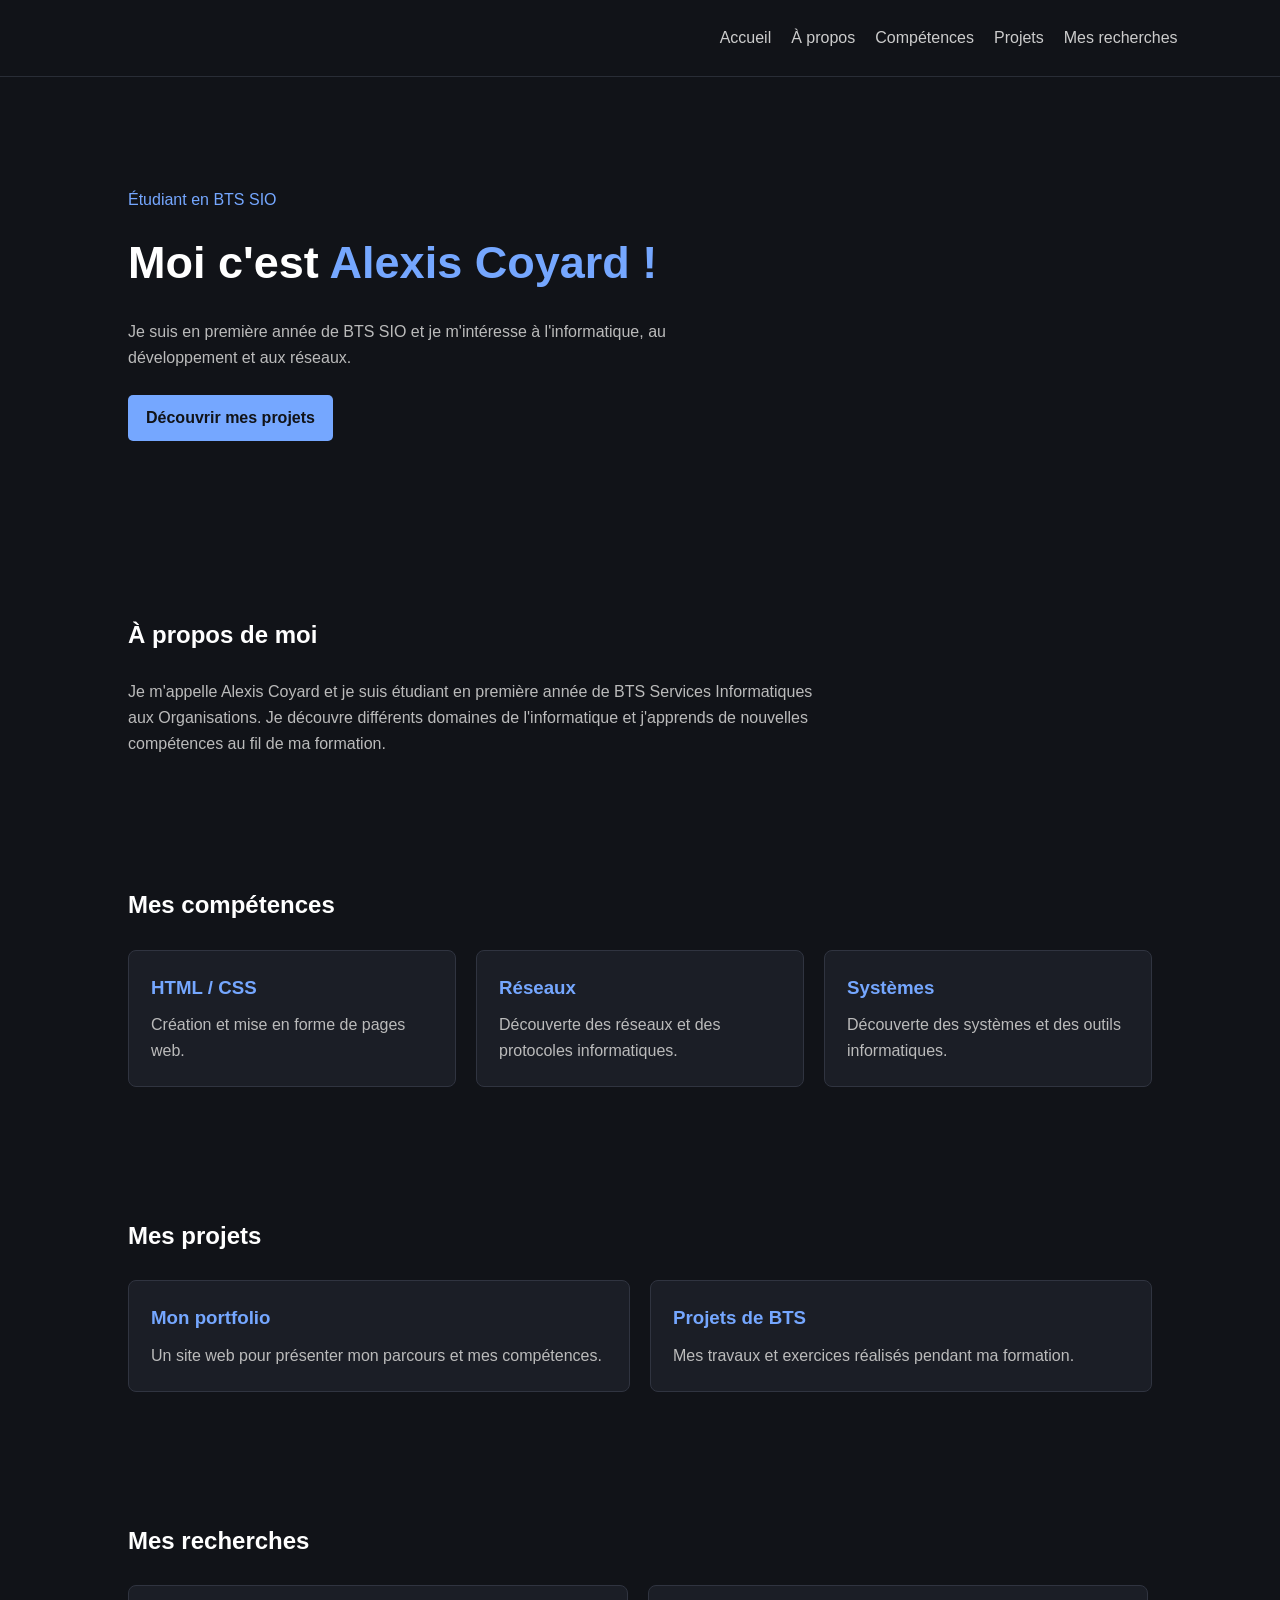
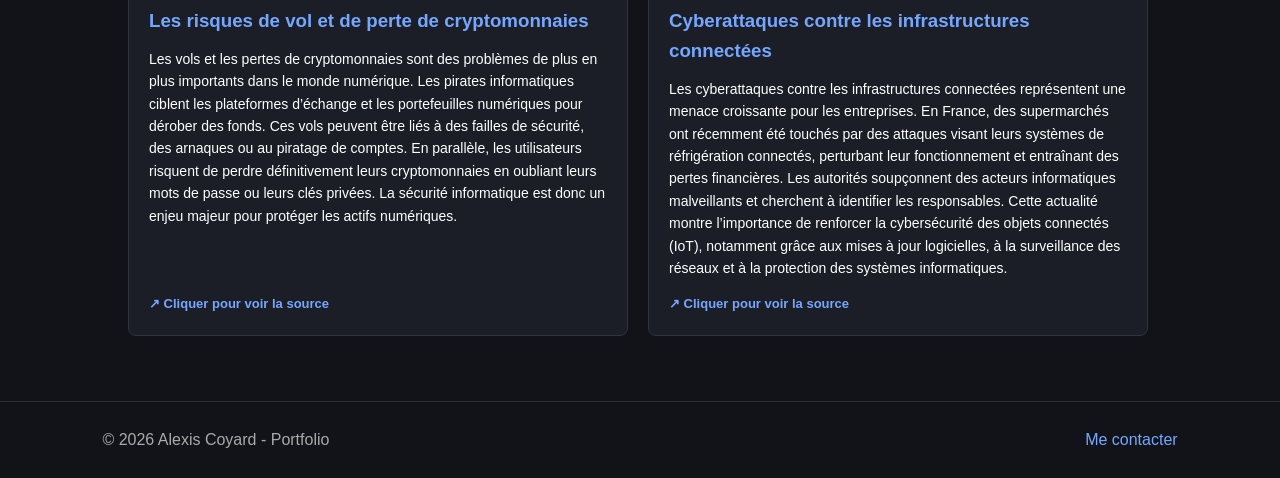
==== index.html @ 10799c9b "Add files via upload" ====
<!DOCTYPE html>
<html lang="fr">
<head>
    <meta charset="UTF-8">
    <meta name="viewport" content="width=device-width, initial-scale=1.0">
    <title>Alexis Coyard - Portfolio</title>
    <link rel="stylesheet" href="style.css">
</head>
<body>

    <header>
        <nav>
            <a href="#accueil">Accueil</a>
            <a href="#apropos">À propos</a>
            <a href="#competences">Compétences</a>
            <a href="#projets">Projets</a>
            <a href="#recherches">Mes recherches</a>
        </nav>
    </header>

    <section id="accueil" class="accueil">
        <p class="sous-titre">Étudiant en BTS SIO</p>
        <h1>Moi c'est <span>Alexis Coyard !</span></h1>
        <p>
            Je suis en première année de BTS SIO et je m'intéresse
            à l'informatique, au développement et aux réseaux.
        </p>
        <a href="#projets" class="bouton">Découvrir mes projets</a>
    </section>

    <section id="apropos">
        <h2>À propos de moi</h2>
        <p>
            Je m'appelle Alexis Coyard et je suis étudiant en première
            année de BTS Services Informatiques aux Organisations.
            Je découvre différents domaines de l'informatique et
            j'apprends de nouvelles compétences au fil de ma formation.
        </p>
    </section>

    <section id="competences">
        <h2>Mes compétences</h2>

        <div class="cartes">
            <div class="carte">
                <h3>HTML / CSS</h3>
                <p>Création et mise en forme de pages web.</p>
            </div>

            <div class="carte">
                <h3>Réseaux</h3>
                <p>Découverte des réseaux et des protocoles informatiques.</p>
            </div>

            <div class="carte">
                <h3>Systèmes</h3>
                <p>Découverte des systèmes et des outils informatiques.</p>
            </div>
        </div>
    </section>

    <section id="projets">
        <h2>Mes projets</h2>

        <div class="cartes">
            <div class="carte">
                <h3>Mon portfolio</h3>
                <p>Un site web pour présenter mon parcours et mes compétences.</p>
            </div>

            <div class="carte">
                <h3>Projets de BTS</h3>
                <p>Mes travaux et exercices réalisés pendant ma formation.</p>
            </div>
        </div>
    </section>

    <section id="recherches">
        <h2>Mes recherches</h2>

        <div class="cartes-recherches">

            <a href="https://www.01net.com/actualites/binance-ferme-comptes-francais-retirez-cryptos-eviter-frais.html"
               target="_blank"
               rel="noopener noreferrer"
               class="recherche">

                <h3>Les risques de vol et de perte de cryptomonnaies</h3>

                <p>
                    Les vols et les pertes de cryptomonnaies sont des problèmes
                    de plus en plus importants dans le monde numérique. Les pirates
                    informatiques ciblent les plateformes d’échange et les portefeuilles
                    numériques pour dérober des fonds. Ces vols peuvent être liés à des
                    failles de sécurité, des arnaques ou au piratage de comptes.
                    En parallèle, les utilisateurs risquent de perdre définitivement
                    leurs cryptomonnaies en oubliant leurs mots de passe ou leurs clés
                    privées. La sécurité informatique est donc un enjeu majeur pour
                    protéger les actifs numériques.
                </p>
<p class="source">↗ Cliquer pour voir la source</p>
            </a>

            <a href="https://www.01net.com/actualites/cyberattaques-contre-supermarches-france-demasque-coupables.html"
               target="_blank"
               rel="noopener noreferrer"
               class="recherche">

                <h3>Cyberattaques contre les infrastructures connectées</h3>

                <p>
                    Les cyberattaques contre les infrastructures connectées représentent
                    une menace croissante pour les entreprises. En France, des supermarchés
                    ont récemment été touchés par des attaques visant leurs systèmes de
                    réfrigération connectés, perturbant leur fonctionnement et entraînant
                    des pertes financières. Les autorités soupçonnent des acteurs
                    informatiques malveillants et cherchent à identifier les responsables.
                    Cette actualité montre l’importance de renforcer la cybersécurité des
                    objets connectés (IoT), notamment grâce aux mises à jour logicielles,
                    à la surveillance des réseaux et à la protection des systèmes informatiques.
                </p>
<p class="source">↗ Cliquer pour voir la source</p>
            </a>

        </div>
    </section>

    <footer>
        <p>© 2026 Alexis Coyard - Portfolio</p>
        <a href="contact.html">Me contacter</a>
    </footer>

</body>
</html>
---- style.css ----
* {
    margin: 0;
    padding: 0;
    box-sizing: border-box;
    scroll-behavior: smooth;
}

body {
    font-family: Arial, sans-serif;
    background-color: #111318;
    color: white;
    line-height: 1.6;
}

header {
    display: flex;
    justify-content: flex-end;
    align-items: center;
    padding: 25px 8%;
    border-bottom: 1px solid #292d36;
}

header h2 span,
h1 span {
    color: #75a7ff;
}

nav {
    display: flex;
    flex-wrap: wrap;
    gap: 20px;
}

nav a {
    color: #ccc;
    text-decoration: none;
}

nav a:hover {
    color: #75a7ff;
}

section {
    padding: 65px 10%;
}

.accueil {
    padding-top: 110px;
    padding-bottom: 110px;
}

.sous-titre {
    color: #75a7ff;
    margin-bottom: 15px;
}

h1 {
    font-size: 45px;
    margin-bottom: 20px;
}

.accueil p:not(.sous-titre) {
    color: #bbb;
    max-width: 550px;
    margin-bottom: 25px;
}

.bouton {
    display: inline-block;
    background: #75a7ff;
    color: #111318;
    padding: 10px 18px;
    border-radius: 5px;
    text-decoration: none;
    font-weight: bold;
}

h2 {
    margin-bottom: 25px;
}

section > p {
    max-width: 700px;
    color: #bbb;
}

.cartes {
    display: flex;
    gap: 20px;
    flex-wrap: wrap;
}

.carte {
    background: #1b1e26;
    border: 1px solid #303440;
    padding: 22px;
    border-radius: 8px;
    flex: 1;
    min-width: 200px;
}

.carte h3 {
    margin-bottom: 10px;
    color: #75a7ff;
}

.carte p {
    color: #bbb;
}

/* Mes recherches */

.cartes-recherches {
    display: flex;
    flex-wrap: wrap;
    align-items: stretch;
    gap: 20px;
}

.recherche {
    display: flex;
    flex-direction: column;
    flex: 1 1 300px;
    min-width: 0;
    max-width: 500px;
    background-color: #1b1e26;
    border: 1px solid #303440;
    border-radius: 8px;
    padding: 20px;
    text-decoration: none;
    transition: 0.3s;
    overflow-wrap: anywhere;
}

.recherche h3 {
    color: #75a7ff;
    font-weight: bold;
    margin-bottom: 12px;
}

.recherche p {
    color: white;
    font-size: 14px;
}

/* Lien vers la source */

.recherche .source {
    color: #75a7ff;
    font-size: 13px;
    font-weight: bold;
    margin-top: auto;
    padding-top: 15px;
}

.recherche:hover {
    border-color: #75a7ff;
    transform: translateY(-3px);
}

/* Pied de page */

footer {
    padding: 25px 8%;
    border-top: 1px solid #292d36;
    display: flex;
    justify-content: space-between;
    align-items: center;
    gap: 15px;
    color: #aaa;
}

footer a {
    color: #75a7ff;
    text-decoration: none;
}

footer a:hover {
    text-decoration: underline;
}

/* Téléphones et petits écrans */

@media (max-width: 600px) {
    header {
        justify-content: center;
    }

    nav {
        justify-content: center;
        gap: 12px;
    }

    nav a {
        font-size: 14px;
    }

    section {
        padding: 45px 7%;
    }

    .accueil {
        padding-top: 75px;
        padding-bottom: 75px;
    }

    h1 {
        font-size: 34px;
    }

    .cartes-recherches {
        flex-direction: column;
    }

    .recherche {
        max-width: 100%;
        width: 100%;
        flex: 1 1 auto;
    }

    footer {
        flex-direction: column;
        text-align: center;
    }
}
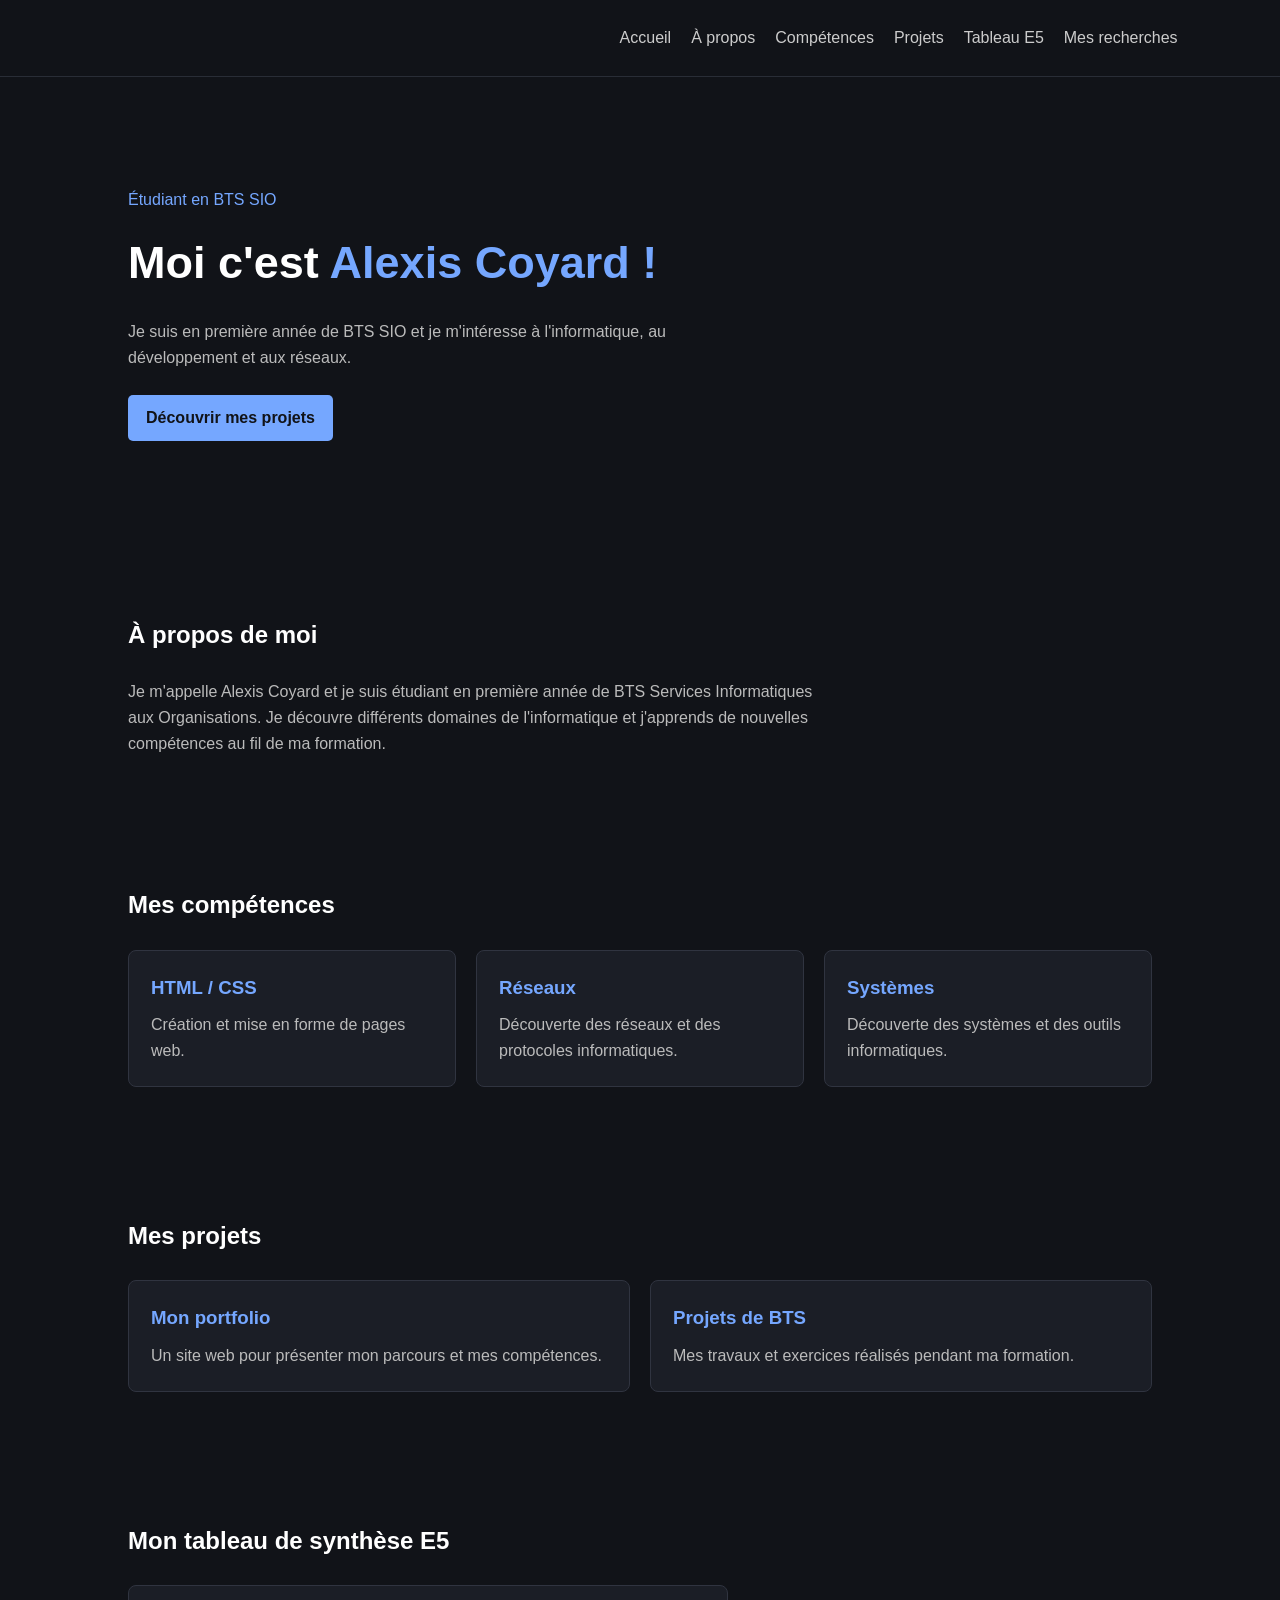
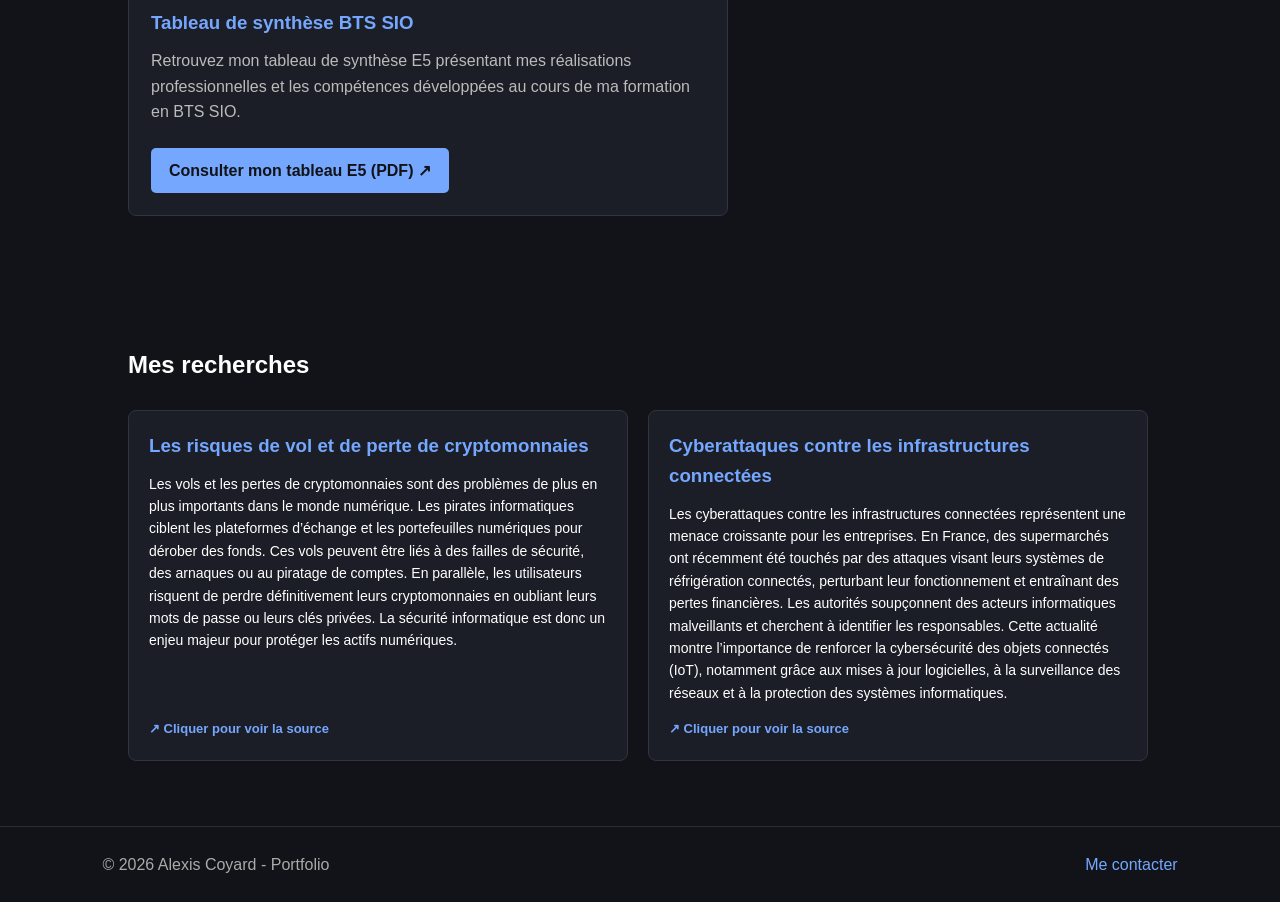
==== commit a795455c: "Add files via upload" ====
--- a/index.html
+++ b/index.html
@@ -15,6 +15,7 @@
             <a href="#apropos">À propos</a>
             <a href="#competences">Compétences</a>
             <a href="#projets">Projets</a>
+            <a href="#tableau-e5">Tableau E5</a>
             <a href="#recherches">Mes recherches</a>
         </nav>
     </header>
@@ -76,6 +77,30 @@
         </div>
     </section>
 
+    <!-- Tableau de synthèse E5 -->
+    <section id="tableau-e5">
+        <h2>Mon tableau de synthèse E5</h2>
+
+        <div class="cartes">
+            <div class="carte carte-e5">
+                <h3>Tableau de synthèse BTS SIO</h3>
+
+                <p>
+                    Retrouvez mon tableau de synthèse E5 présentant
+                    mes réalisations professionnelles et les compétences
+                    développées au cours de ma formation en BTS SIO.
+                </p>
+
+                <a href="tableau-synthese-e5.pdf.pdf"
+                   target="_blank"
+                   rel="noopener noreferrer"
+                   class="bouton bouton-pdf">
+                    Consulter mon tableau E5 (PDF) ↗
+                </a>
+            </div>
+        </div>
+    </section>
+
     <section id="recherches">
         <h2>Mes recherches</h2>
 
@@ -99,7 +124,8 @@
                     privées. La sécurité informatique est donc un enjeu majeur pour
                     protéger les actifs numériques.
                 </p>
-<p class="source">↗ Cliquer pour voir la source</p>
+
+                <p class="source">↗ Cliquer pour voir la source</p>
             </a>
 
             <a href="https://www.01net.com/actualites/cyberattaques-contre-supermarches-france-demasque-coupables.html"
@@ -120,7 +146,8 @@
                     objets connectés (IoT), notamment grâce aux mises à jour logicielles,
                     à la surveillance des réseaux et à la protection des systèmes informatiques.
                 </p>
-<p class="source">↗ Cliquer pour voir la source</p>
+
+                <p class="source">↗ Cliquer pour voir la source</p>
             </a>
 
         </div>
--- a/style.css
+++ b/style.css
@@ -74,6 +74,10 @@
     border-radius: 5px;
     text-decoration: none;
     font-weight: bold;
+}
+
+.bouton:hover {
+    background-color: #a4c4ff;
 }
 
 h2 {
@@ -107,6 +111,27 @@
 
 .carte p {
     color: #bbb;
+}
+
+/* Tableau de synthèse E5 */
+
+.carte-e5 {
+    max-width: 600px;
+    flex: 1 1 100%;
+}
+
+.carte-e5 p {
+    margin-bottom: 5px;
+}
+
+.bouton-pdf {
+    margin-top: 18px;
+    text-align: center;
+    transition: 0.3s;
+}
+
+.bouton-pdf:hover {
+    transform: translateY(-2px);
 }
 
 /* Mes recherches */
@@ -219,6 +244,10 @@
         flex: 1 1 auto;
     }
 
+    .carte-e5 {
+        max-width: 100%;
+    }
+
     footer {
         flex-direction: column;
         text-align: center;
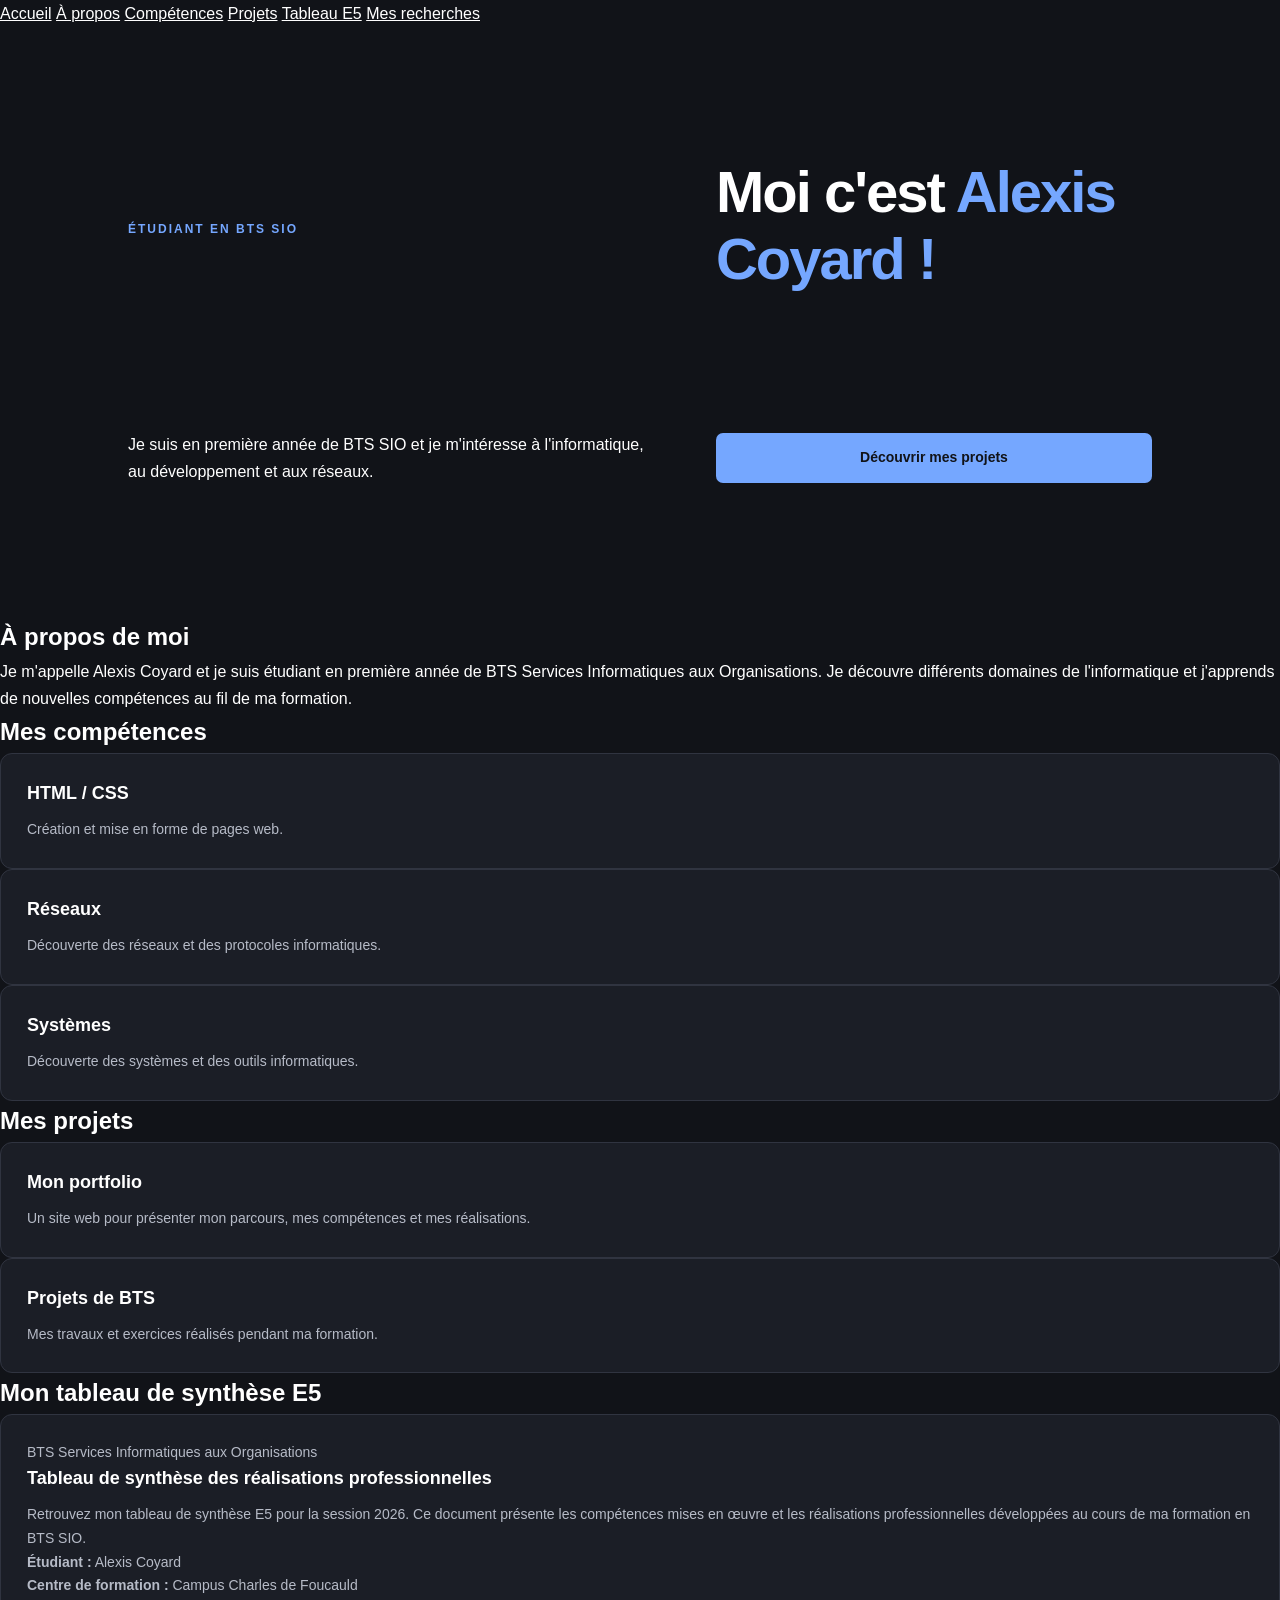
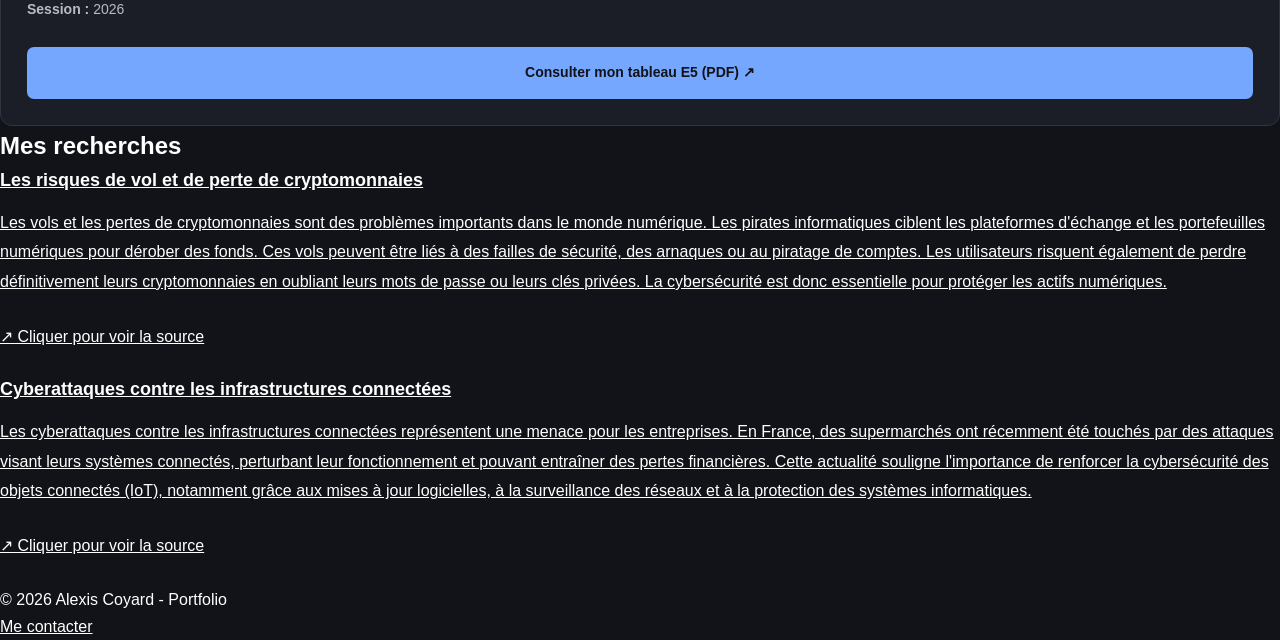
==== commit e1d3519c: "Add files via upload" ====
--- a/index.html
+++ b/index.html
@@ -4,6 +4,7 @@
 <head>
     <meta charset="UTF-8">
     <meta name="viewport" content="width=device-width, initial-scale=1.0">
+    <meta name="description" content="Portfolio d'Alexis Coyard, étudiant en BTS SIO. Découvrez mes compétences, mes projets et mon tableau de synthèse E5.">
     <title>Alexis Coyard - Portfolio</title>
     <link rel="stylesheet" href="style.css">
 </head>
@@ -20,18 +21,26 @@
         </nav>
     </header>
 
+    <!-- Accueil -->
     <section id="accueil" class="accueil">
         <p class="sous-titre">Étudiant en BTS SIO</p>
+
         <h1>Moi c'est <span>Alexis Coyard !</span></h1>
+
         <p>
             Je suis en première année de BTS SIO et je m'intéresse
             à l'informatique, au développement et aux réseaux.
         </p>
-        <a href="#projets" class="bouton">Découvrir mes projets</a>
-    </section>
-
+
+        <a href="#projets" class="bouton">
+            Découvrir mes projets
+        </a>
+    </section>
+
+    <!-- À propos -->
     <section id="apropos">
         <h2>À propos de moi</h2>
+
         <p>
             Je m'appelle Alexis Coyard et je suis étudiant en première
             année de BTS Services Informatiques aux Organisations.
@@ -40,67 +49,101 @@
         </p>
     </section>
 
+    <!-- Compétences -->
     <section id="competences">
         <h2>Mes compétences</h2>
 
         <div class="cartes">
+
             <div class="carte">
                 <h3>HTML / CSS</h3>
-                <p>Création et mise en forme de pages web.</p>
+                <p>
+                    Création et mise en forme de pages web.
+                </p>
             </div>
 
             <div class="carte">
                 <h3>Réseaux</h3>
-                <p>Découverte des réseaux et des protocoles informatiques.</p>
+                <p>
+                    Découverte des réseaux et des protocoles informatiques.
+                </p>
             </div>
 
             <div class="carte">
                 <h3>Systèmes</h3>
-                <p>Découverte des systèmes et des outils informatiques.</p>
-            </div>
-        </div>
-    </section>
-
+                <p>
+                    Découverte des systèmes et des outils informatiques.
+                </p>
+            </div>
+
+        </div>
+    </section>
+
+    <!-- Projets -->
     <section id="projets">
         <h2>Mes projets</h2>
 
         <div class="cartes">
+
             <div class="carte">
                 <h3>Mon portfolio</h3>
-                <p>Un site web pour présenter mon parcours et mes compétences.</p>
+                <p>
+                    Un site web pour présenter mon parcours,
+                    mes compétences et mes réalisations.
+                </p>
             </div>
 
             <div class="carte">
                 <h3>Projets de BTS</h3>
-                <p>Mes travaux et exercices réalisés pendant ma formation.</p>
-            </div>
-        </div>
-    </section>
-
-    <!-- Tableau de synthèse E5 -->
+                <p>
+                    Mes travaux et exercices réalisés pendant ma formation.
+                </p>
+            </div>
+
+        </div>
+    </section>
+
+    <!-- Tableau de synthèse E5 - Session 2026 -->
     <section id="tableau-e5">
         <h2>Mon tableau de synthèse E5</h2>
 
         <div class="cartes">
+
             <div class="carte carte-e5">
-                <h3>Tableau de synthèse BTS SIO</h3>
-
-                <p>
-                    Retrouvez mon tableau de synthèse E5 présentant
-                    mes réalisations professionnelles et les compétences
-                    développées au cours de ma formation en BTS SIO.
-                </p>
-
-                <a href="tableau-synthese-e5.pdf.pdf"
+
+                <p class="sous-titre-e5">
+                    BTS Services Informatiques aux Organisations
+                </p>
+
+                <h3>Tableau de synthèse des réalisations professionnelles</h3>
+
+                <p>
+                    Retrouvez mon tableau de synthèse E5 pour la session 2026.
+                    Ce document présente les compétences mises en œuvre
+                    et les réalisations professionnelles développées
+                    au cours de ma formation en BTS SIO.
+                </p>
+
+                <p class="infos-e5">
+                    <strong>Étudiant :</strong> Alexis Coyard<br>
+                    <strong>Centre de formation :</strong>
+                    Campus Charles de Foucauld<br>
+                    <strong>Session :</strong> 2026
+                </p>
+
+                <a href="tableau-synthese-e5-2026.pdf"
                    target="_blank"
                    rel="noopener noreferrer"
                    class="bouton bouton-pdf">
                     Consulter mon tableau E5 (PDF) ↗
                 </a>
-            </div>
-        </div>
-    </section>
-
+
+            </div>
+
+        </div>
+    </section>
+
+    <!-- Mes recherches et ma veille -->
     <section id="recherches">
         <h2>Mes recherches</h2>
 
@@ -115,17 +158,20 @@
 
                 <p>
                     Les vols et les pertes de cryptomonnaies sont des problèmes
-                    de plus en plus importants dans le monde numérique. Les pirates
-                    informatiques ciblent les plateformes d’échange et les portefeuilles
-                    numériques pour dérober des fonds. Ces vols peuvent être liés à des
-                    failles de sécurité, des arnaques ou au piratage de comptes.
-                    En parallèle, les utilisateurs risquent de perdre définitivement
-                    leurs cryptomonnaies en oubliant leurs mots de passe ou leurs clés
-                    privées. La sécurité informatique est donc un enjeu majeur pour
-                    protéger les actifs numériques.
-                </p>
-
-                <p class="source">↗ Cliquer pour voir la source</p>
+                    importants dans le monde numérique. Les pirates informatiques
+                    ciblent les plateformes d'échange et les portefeuilles
+                    numériques pour dérober des fonds. Ces vols peuvent être
+                    liés à des failles de sécurité, des arnaques ou au piratage
+                    de comptes. Les utilisateurs risquent également de perdre
+                    définitivement leurs cryptomonnaies en oubliant leurs mots
+                    de passe ou leurs clés privées. La cybersécurité est donc
+                    essentielle pour protéger les actifs numériques.
+                </p>
+
+                <p class="source">
+                    ↗ Cliquer pour voir la source
+                </p>
+
             </a>
 
             <a href="https://www.01net.com/actualites/cyberattaques-contre-supermarches-france-demasque-coupables.html"
@@ -136,23 +182,27 @@
                 <h3>Cyberattaques contre les infrastructures connectées</h3>
 
                 <p>
-                    Les cyberattaques contre les infrastructures connectées représentent
-                    une menace croissante pour les entreprises. En France, des supermarchés
-                    ont récemment été touchés par des attaques visant leurs systèmes de
-                    réfrigération connectés, perturbant leur fonctionnement et entraînant
-                    des pertes financières. Les autorités soupçonnent des acteurs
-                    informatiques malveillants et cherchent à identifier les responsables.
-                    Cette actualité montre l’importance de renforcer la cybersécurité des
-                    objets connectés (IoT), notamment grâce aux mises à jour logicielles,
-                    à la surveillance des réseaux et à la protection des systèmes informatiques.
-                </p>
-
-                <p class="source">↗ Cliquer pour voir la source</p>
+                    Les cyberattaques contre les infrastructures connectées
+                    représentent une menace pour les entreprises. En France,
+                    des supermarchés ont récemment été touchés par des attaques
+                    visant leurs systèmes connectés, perturbant leur
+                    fonctionnement et pouvant entraîner des pertes financières.
+                    Cette actualité souligne l'importance de renforcer la
+                    cybersécurité des objets connectés (IoT), notamment grâce
+                    aux mises à jour logicielles, à la surveillance des réseaux
+                    et à la protection des systèmes informatiques.
+                </p>
+
+                <p class="source">
+                    ↗ Cliquer pour voir la source
+                </p>
+
             </a>
 
         </div>
     </section>
 
+    <!-- Pied de page -->
     <footer>
         <p>© 2026 Alexis Coyard - Portfolio</p>
         <a href="contact.html">Me contacter</a>
--- a/style.css
+++ b/style.css
@@ -1,3 +1,22 @@
+
+/* ==============================
+   VARIABLES ET RESET
+============================== */
+
+:root {
+    --fond: #111318;
+    --fond-secondaire: #151820;
+    --carte: #1b1e26;
+    --carte-survol: #202530;
+    --bordure: #303440;
+    --bleu: #75a7ff;
+    --bleu-clair: #a4c4ff;
+    --texte: #ffffff;
+    --texte-secondaire: #b6bbc7;
+    --texte-discret: #858c9c;
+    --rayon: 12px;
+    --transition: 0.25s ease;
+}
 
 * {
     margin: 0;
@@ -6,250 +25,1156 @@
     scroll-behavior: smooth;
 }
 
+html {
+    scroll-padding-top: 90px;
+}
+
 body {
-    font-family: Arial, sans-serif;
-    background-color: #111318;
-    color: white;
+    font-family: Arial, Helvetica, sans-serif;
+    background-color: var(--fond);
+    color: var(--texte);
+    line-height: 1.7;
+    overflow-x: hidden;
+}
+
+a {
+    color: inherit;
+}
+
+a:focus-visible {
+    outline: 2px solid var(--bleu);
+    outline-offset: 5px;
+}
+
+::selection {
+    background-color: var(--bleu);
+    color: var(--fond);
+}
+
+/* ==============================
+   NAVIGATION
+============================== */
+
+.header {
+    min-height: 82px;
+    padding: 18px 8%;
+    display: flex;
+    justify-content: space-between;
+    align-items: center;
+    gap: 30px;
+    background-color: rgba(17, 19, 24, 0.94);
+    border-bottom: 1px solid var(--bordure);
+    position: sticky;
+    top: 0;
+    z-index: 100;
+    backdrop-filter: blur(14px);
+}
+
+.logo {
+    font-size: 28px;
+    font-weight: 800;
+    text-decoration: none;
+    letter-spacing: -2px;
+    flex-shrink: 0;
+}
+
+.logo span {
+    color: var(--bleu);
+}
+
+.header nav {
+    display: flex;
+    align-items: center;
+    justify-content: flex-end;
+    flex-wrap: wrap;
+    gap: 24px;
+}
+
+.header nav a {
+    color: var(--texte-secondaire);
+    font-size: 14px;
+    text-decoration: none;
+    transition: color var(--transition);
+}
+
+.header nav a:hover {
+    color: var(--bleu);
+}
+
+/* ==============================
+   ELEMENTS COMMUNS
+============================== */
+
+.section {
+    padding: 100px 10%;
+    scroll-margin-top: 80px;
+}
+
+.section-alternative {
+    background-color: var(--fond-secondaire);
+    border-top: 1px solid rgba(255, 255, 255, 0.025);
+    border-bottom: 1px solid rgba(255, 255, 255, 0.025);
+}
+
+.entete-section {
+    margin-bottom: 40px;
+}
+
+.sous-titre {
+    color: var(--bleu);
+    font-size: 12px;
+    font-weight: 700;
+    letter-spacing: 2px;
+    text-transform: uppercase;
+    margin-bottom: 12px;
+}
+
+.entete-section h2 {
+    font-size: clamp(28px, 4vw, 38px);
+    line-height: 1.25;
+    letter-spacing: -1px;
+    margin-bottom: 15px;
+}
+
+.entete-section h2 span {
+    color: var(--bleu);
+}
+
+.entete-description {
+    max-width: 650px;
+    color: var(--texte-secondaire);
+    font-size: 15px;
+}
+
+.bouton {
+    display: inline-flex;
+    align-items: center;
+    justify-content: center;
+    gap: 12px;
+    padding: 12px 20px;
+    border-radius: 7px;
+    background-color: var(--bleu);
+    color: var(--fond);
+    text-decoration: none;
+    font-weight: 700;
+    font-size: 14px;
+    border: 1px solid transparent;
+    transition:
+        background-color var(--transition),
+        transform var(--transition),
+        box-shadow var(--transition);
+}
+
+.bouton:hover {
+    background-color: var(--bleu-clair);
+    transform: translateY(-2px);
+    box-shadow: 0 8px 25px rgba(117, 167, 255, 0.12);
+}
+
+.lien-secondaire {
+    color: var(--texte-secondaire);
+    text-decoration: none;
+    font-size: 14px;
+    transition: color var(--transition);
+}
+
+.lien-secondaire:hover {
+    color: var(--bleu);
+}
+
+/* ==============================
+   ACCUEIL
+============================== */
+
+.accueil {
+    min-height: 590px;
+    padding: 100px 10%;
+    display: grid;
+    grid-template-columns: 1.1fr 0.9fr;
+    align-items: center;
+    gap: 55px;
+    position: relative;
+    overflow: hidden;
+}
+
+.accueil-contenu {
+    max-width: 650px;
+    position: relative;
+    z-index: 2;
+}
+
+.accueil .sous-titre {
+    display: flex;
+    align-items: center;
+    gap: 10px;
+}
+
+.point {
+    display: inline-block;
+    width: 8px;
+    height: 8px;
+    background-color: var(--bleu);
+    border-radius: 50%;
+    box-shadow: 0 0 12px rgba(117, 167, 255, 0.5);
+}
+
+.accueil h1 {
+    font-size: clamp(36px, 5vw, 58px);
+    line-height: 1.15;
+    letter-spacing: -2px;
+    margin-bottom: 20px;
+}
+
+.accueil h1 span {
+    color: var(--bleu);
+}
+
+.accueil-description {
+    color: #e0e4ec;
+    font-size: 20px;
+    font-weight: 500;
+    line-height: 1.5;
+    margin-bottom: 16px;
+}
+
+.accueil-texte {
+    max-width: 540px;
+    color: var(--texte-secondaire);
+    font-size: 15px;
+    margin-bottom: 28px;
+}
+
+.accueil-actions {
+    display: flex;
+    align-items: center;
+    flex-wrap: wrap;
+    gap: 24px;
+}
+
+/* Décoration de la zone d'accueil */
+
+.accueil-decoration {
+    min-height: 330px;
+    display: flex;
+    align-items: center;
+    justify-content: center;
+    position: relative;
+}
+
+.cercle {
+    position: absolute;
+    border: 1px solid rgba(117, 167, 255, 0.15);
+    border-radius: 50%;
+    pointer-events: none;
+}
+
+.cercle-1 {
+    width: 310px;
+    height: 310px;
+}
+
+.cercle-2 {
+    width: 390px;
+    height: 390px;
+    border-color: rgba(117, 167, 255, 0.07);
+}
+
+.carte-code {
+    position: relative;
+    z-index: 1;
+    width: 100%;
+    max-width: 390px;
+    padding: 22px;
+    border-radius: 12px;
+    background-color: #191d26;
+    border: 1px solid #343b4a;
+    box-shadow: 0 25px 70px rgba(0, 0, 0, 0.3);
+    transform: rotate(-2deg);
+}
+
+.code-indicateur {
+    display: inline-block;
+    width: 9px;
+    height: 9px;
+    margin-right: 4px;
+    border-radius: 50%;
+    background-color: #606979;
+}
+
+.code-indicateur:first-child {
+    background-color: #ff7373;
+}
+
+.code-indicateur:nth-child(2) {
+    background-color: #f3c66d;
+}
+
+.code-indicateur:nth-child(3) {
+    background-color: #79d69b;
+}
+
+.carte-code pre {
+    margin-top: 22px;
+    white-space: pre-wrap;
+    overflow-wrap: anywhere;
+    color: #d8deeb;
+    font-family: Consolas, "Courier New", monospace;
+    font-size: 13px;
+    line-height: 1.9;
+}
+
+.code-comment {
+    color: #8993a8;
+}
+
+.code-purple {
+    color: #c5a4ff;
+}
+
+.code-green {
+    color: #91dbb0;
+}
+
+.code-orange {
+    color: #ffc078;
+}
+
+.decoration-plus {
+    position: absolute;
+    color: var(--bleu);
+    font-size: 30px;
+    font-weight: 300;
+}
+
+.plus-1 {
+    top: 20px;
+    right: 25px;
+}
+
+.plus-2 {
+    bottom: 10px;
+    left: 20px;
+}
+
+/* ==============================
+   A PROPOS
+============================== */
+
+.apropos-contenu {
+    display: grid;
+    grid-template-columns: 1.1fr 0.9fr;
+    gap: 65px;
+    align-items: start;
+}
+
+.apropos-texte p {
+    color: var(--texte-secondaire);
+    font-size: 15px;
+    margin-bottom: 18px;
+}
+
+.apropos-infos {
+    display: flex;
+    flex-direction: column;
+    gap: 18px;
+}
+
+.info-ligne {
+    display: flex;
+    align-items: flex-start;
+    gap: 17px;
+    padding: 20px;
+    background-color: var(--carte);
+    border: 1px solid var(--bordure);
+    border-radius: var(--rayon);
+    transition: border-color var(--transition);
+}
+
+.info-ligne:hover {
+    border-color: rgba(117, 167, 255, 0.55);
+}
+
+.info-icone {
+    display: flex;
+    align-items: center;
+    justify-content: center;
+    min-width: 42px;
+    height: 42px;
+    border-radius: 8px;
+    color: var(--bleu);
+    background-color: rgba(117, 167, 255, 0.1);
+    font-size: 13px;
+    font-weight: 700;
+}
+
+.info-ligne h3 {
+    font-size: 15px;
+    margin-bottom: 3px;
+}
+
+.info-ligne p {
+    color: var(--texte-secondaire);
+    font-size: 13px;
+    overflow-wrap: anywhere;
+}
+
+/* ==============================
+   CARTES ET COMPETENCES
+============================== */
+
+.grille-cartes {
+    display: grid;
+    grid-template-columns: repeat(3, minmax(0, 1fr));
+    gap: 22px;
+}
+
+.carte {
+    min-width: 0;
+    background-color: var(--carte);
+    border: 1px solid var(--bordure);
+    border-radius: var(--rayon);
+    padding: 26px;
+    transition:
+        transform var(--transition),
+        border-color var(--transition),
+        background-color var(--transition);
+}
+
+.carte:hover {
+    transform: translateY(-4px);
+    border-color: rgba(117, 167, 255, 0.55);
+    background-color: var(--carte-survol);
+}
+
+.carte h3 {
+    font-size: 18px;
+    line-height: 1.45;
+    margin-bottom: 12px;
+}
+
+.carte p {
+    color: var(--texte-secondaire);
+    font-size: 14px;
+    overflow-wrap: anywhere;
+}
+
+.carte-icone {
+    display: flex;
+    align-items: center;
+    justify-content: center;
+    width: 52px;
+    height: 52px;
+    margin-bottom: 22px;
+    border-radius: 10px;
+    color: var(--bleu);
+    background-color: rgba(117, 167, 255, 0.1);
+    border: 1px solid rgba(117, 167, 255, 0.12);
+    font-family: Consolas, monospace;
+    font-size: 20px;
+    font-weight: 700;
+}
+
+.etiquette {
+    display: inline-flex;
+    align-items: center;
+    width: fit-content;
+    max-width: 100%;
+    padding: 5px 10px;
+    border-radius: 5px;
+    background-color: rgba(117, 167, 255, 0.09);
+    color: var(--bleu-clair);
+    font-size: 11px;
+    font-weight: 700;
+}
+
+.competence-carte {
+    display: flex;
+    flex-direction: column;
+    align-items: flex-start;
+}
+
+.competence-carte p {
+    margin-bottom: 22px;
+}
+
+.competence-carte .etiquette {
+    margin-top: auto;
+}
+
+/* ==============================
+   PROJETS
+============================== */
+
+.projet-carte {
+    display: flex;
+    flex-direction: column;
+    align-items: flex-start;
+}
+
+.projet-numero {
+    color: var(--texte-discret);
+    font-size: 11px;
+    font-weight: 700;
+    letter-spacing: 1.5px;
+}
+
+.projet-icone {
+    display: flex;
+    align-items: center;
+    justify-content: center;
+    width: 54px;
+    height: 54px;
+    margin: 20px 0;
+    background-color: rgba(117, 167, 255, 0.1);
+    border: 1px solid rgba(117, 167, 255, 0.14);
+    border-radius: 10px;
+    color: var(--bleu);
+    font-size: 23px;
+    font-family: Consolas, monospace;
+}
+
+.projet-carte p {
+    margin-bottom: 20px;
+}
+
+.projet-bas {
+    display: flex;
+    flex-wrap: wrap;
+    gap: 8px;
+    margin-bottom: 22px;
+}
+
+.lien-projet {
+    display: inline-flex;
+    align-items: center;
+    gap: 10px;
+    color: var(--bleu);
+    font-size: 13px;
+    font-weight: 700;
+    text-decoration: none;
+    margin-top: auto;
+    transition: color var(--transition);
+}
+
+.lien-projet span {
+    transition: transform var(--transition);
+}
+
+.lien-projet:hover {
+    color: var(--bleu-clair);
+}
+
+.lien-projet:hover span {
+    transform: translate(3px, -3px);
+}
+
+/* ==============================
+   TABLEAU DE SYNTHESE E5
+============================== */
+
+.e5-conteneur {
+    display: grid;
+    grid-template-columns: minmax(0, 1.5fr) minmax(240px, 0.8fr);
+    align-items: stretch;
+    gap: 24px;
+}
+
+.e5-document {
+    min-width: 0;
+    padding: 30px;
+    background:
+        linear-gradient(
+            145deg,
+            rgba(117, 167, 255, 0.055),
+            transparent 45%
+        ),
+        var(--carte);
+    border: 1px solid #343b4a;
+    border-radius: 14px;
+    box-shadow: 0 15px 45px rgba(0, 0, 0, 0.12);
+}
+
+.e5-document-entete {
+    display: flex;
+    align-items: center;
+    gap: 16px;
+}
+
+.e5-fichier-icone {
+    display: flex;
+    align-items: center;
+    justify-content: center;
+    flex-shrink: 0;
+    width: 58px;
+    height: 58px;
+    border: 1px solid rgba(117, 167, 255, 0.22);
+    border-radius: 11px;
+    color: var(--bleu);
+    background-color: rgba(117, 167, 255, 0.1);
+}
+
+.e5-fichier-icone svg {
+    width: 30px;
+    height: 30px;
+}
+
+.e5-document-titre {
+    flex: 1;
+    min-width: 0;
+}
+
+.e5-label {
+    color: var(--bleu);
+    font-size: 10px;
+    font-weight: 700;
+    letter-spacing: 1.6px;
+}
+
+.e5-document-titre h3 {
+    margin: 4px 0 2px;
+    font-size: 19px;
+    line-height: 1.4;
+    overflow-wrap: anywhere;
+}
+
+.e5-document-titre p {
+    color: var(--texte-secondaire);
+    font-size: 13px;
+}
+
+.e5-badge {
+    align-self: flex-start;
+    padding: 4px 8px;
+    border: 1px solid rgba(117, 167, 255, 0.25);
+    border-radius: 5px;
+    color: var(--bleu-clair);
+    background-color: rgba(117, 167, 255, 0.08);
+    font-size: 10px;
+    font-weight: 700;
+}
+
+.e5-separateur {
+    height: 1px;
+    margin: 25px 0;
+    background-color: var(--bordure);
+}
+
+.e5-informations {
+    display: grid;
+    grid-template-columns: repeat(2, minmax(0, 1fr));
+    gap: 20px 24px;
+}
+
+.e5-information {
+    display: flex;
+    flex-direction: column;
+    align-items: flex-start;
+    gap: 5px;
+    min-width: 0;
+}
+
+.e5-information span {
+    color: var(--texte-discret);
+    font-size: 12px;
+}
+
+.e5-information strong {
+    color: #e8ebf2;
+    font-size: 13px;
+    font-weight: 600;
     line-height: 1.6;
-}
-
-header {
-    display: flex;
-    justify-content: flex-end;
-    align-items: center;
-    padding: 25px 8%;
-    border-bottom: 1px solid #292d36;
-}
-
-header h2 span,
-h1 span {
-    color: #75a7ff;
-}
-
-nav {
-    display: flex;
+    overflow-wrap: anywhere;
+}
+
+.e5-presentation {
+    margin-top: 27px;
+    padding: 20px;
+    border-left: 2px solid var(--bleu);
+    border-radius: 0 7px 7px 0;
+    background-color: rgba(255, 255, 255, 0.025);
+}
+
+.e5-presentation h4 {
+    margin-bottom: 7px;
+    font-size: 14px;
+}
+
+.e5-presentation p {
+    color: var(--texte-secondaire);
+    font-size: 13px;
+    line-height: 1.8;
+}
+
+/* Bouton du PDF */
+
+.bouton-pdf {
+    display: flex;
+    width: 100%;
+    min-height: 52px;
+    margin-top: 25px;
+    padding: 13px 16px;
+    gap: 10px;
+    text-align: center;
+    overflow-wrap: anywhere;
+}
+
+.bouton-pdf svg {
+    width: 21px;
+    height: 21px;
+    flex-shrink: 0;
+}
+
+.bouton-fleche {
+    margin-left: auto;
+    font-size: 17px;
+}
+
+.e5-note {
+    margin-top: 12px;
+    color: var(--texte-discret);
+    font-size: 11px;
+    text-align: center;
+}
+
+/* Encadré à droite du document */
+
+.e5-aside {
+    display: flex;
+    flex-direction: column;
+    align-items: flex-start;
+    padding: 30px;
+    background:
+        radial-gradient(
+            circle at 100% 0,
+            rgba(117, 167, 255, 0.12),
+            transparent 45%
+        ),
+        #181d27;
+    border: 1px solid var(--bordure);
+    border-radius: 14px;
+}
+
+.e5-aside-numero {
+    color: rgba(117, 167, 255, 0.15);
+    font-size: 94px;
+    font-weight: 800;
+    letter-spacing: -7px;
+    line-height: 1.2;
+    margin-bottom: 12px;
+}
+
+.e5-aside .sous-titre {
+    font-size: 10px;
+}
+
+.e5-aside h3 {
+    font-size: 22px;
+    line-height: 1.45;
+    margin-bottom: 16px;
+}
+
+.e5-aside > p:not(.sous-titre) {
+    color: var(--texte-secondaire);
+    font-size: 13px;
+}
+
+.e5-aside-ligne {
+    width: 100%;
+    height: 1px;
+    margin: 25px 0;
+    background-color: var(--bordure);
+}
+
+.e5-aside-detail {
+    display: flex;
+    align-items: flex-start;
+    gap: 10px;
+    margin-bottom: 13px;
+    color: #d5dae4;
+    font-size: 12px;
+}
+
+.e5-aside-point {
+    width: 7px;
+    height: 7px;
+    margin-top: 7px;
+    flex-shrink: 0;
+    background-color: var(--bleu);
+    border-radius: 50%;
+}
+
+/* ==============================
+   VEILLE TECHNOLOGIQUE
+============================== */
+
+.grille-recherches {
+    grid-template-columns: repeat(2, minmax(0, 1fr));
+}
+
+.recherche {
+    display: flex;
+    flex-direction: column;
+    align-items: flex-start;
+    min-height: 100%;
+}
+
+.recherche-haut {
+    display: flex;
+    align-items: center;
+    justify-content: space-between;
+    width: 100%;
+    gap: 12px;
+    margin-bottom: 22px;
+}
+
+.recherche-categorie {
+    padding: 5px 9px;
+    border-radius: 5px;
+    color: var(--bleu-clair);
+    background-color: rgba(117, 167, 255, 0.09);
+    font-size: 10px;
+    font-weight: 700;
+    letter-spacing: 1px;
+}
+
+.recherche-numero {
+    color: var(--texte-discret);
+    font-size: 12px;
+    font-weight: 700;
+}
+
+.recherche-icone {
+    display: flex;
+    align-items: center;
+    justify-content: center;
+    width: 48px;
+    height: 48px;
+    margin-bottom: 20px;
+    border-radius: 9px;
+    background-color: rgba(117, 167, 255, 0.1);
+    color: var(--bleu);
+    font-size: 24px;
+}
+
+.recherche h3 {
+    font-size: 18px;
+    line-height: 1.5;
+    margin-bottom: 14px;
+}
+
+.recherche > p {
+    margin-bottom: 25px;
+    line-height: 1.85;
+}
+
+.lien-source {
+    padding-top: 16px;
+    border-top: 1px solid var(--bordure);
+    width: 100%;
+}
+
+/* ==============================
+   PIED DE PAGE
+============================== */
+
+.footer {
+    display: flex;
+    justify-content: space-between;
+    align-items: center;
     flex-wrap: wrap;
     gap: 20px;
-}
-
-nav a {
-    color: #ccc;
+    padding: 28px 10%;
+    border-top: 1px solid var(--bordure);
+    background-color: #0e1014;
+}
+
+.footer p {
+    color: var(--texte-discret);
+    font-size: 12px;
+    text-align: center;
+}
+
+.footer-contact {
+    display: inline-flex;
+    align-items: center;
+    gap: 8px;
+    color: var(--bleu);
+    font-size: 13px;
     text-decoration: none;
-}
-
-nav a:hover {
-    color: #75a7ff;
-}
-
-section {
-    padding: 65px 10%;
-}
-
-.accueil {
-    padding-top: 110px;
-    padding-bottom: 110px;
-}
-
-.sous-titre {
-    color: #75a7ff;
-    margin-bottom: 15px;
-}
-
-h1 {
-    font-size: 45px;
-    margin-bottom: 20px;
-}
-
-.accueil p:not(.sous-titre) {
-    color: #bbb;
-    max-width: 550px;
-    margin-bottom: 25px;
-}
-
-.bouton {
-    display: inline-block;
-    background: #75a7ff;
-    color: #111318;
-    padding: 10px 18px;
-    border-radius: 5px;
-    text-decoration: none;
-    font-weight: bold;
-}
-
-.bouton:hover {
-    background-color: #a4c4ff;
-}
-
-h2 {
-    margin-bottom: 25px;
-}
-
-section > p {
-    max-width: 700px;
-    color: #bbb;
-}
-
-.cartes {
-    display: flex;
-    gap: 20px;
-    flex-wrap: wrap;
-}
-
-.carte {
-    background: #1b1e26;
-    border: 1px solid #303440;
-    padding: 22px;
-    border-radius: 8px;
-    flex: 1;
-    min-width: 200px;
-}
-
-.carte h3 {
-    margin-bottom: 10px;
-    color: #75a7ff;
-}
-
-.carte p {
-    color: #bbb;
-}
-
-/* Tableau de synthèse E5 */
-
-.carte-e5 {
-    max-width: 600px;
-    flex: 1 1 100%;
-}
-
-.carte-e5 p {
-    margin-bottom: 5px;
-}
-
-.bouton-pdf {
-    margin-top: 18px;
-    text-align: center;
-    transition: 0.3s;
-}
-
-.bouton-pdf:hover {
-    transform: translateY(-2px);
-}
-
-/* Mes recherches */
-
-.cartes-recherches {
-    display: flex;
-    flex-wrap: wrap;
-    align-items: stretch;
-    gap: 20px;
-}
-
-.recherche {
-    display: flex;
-    flex-direction: column;
-    flex: 1 1 300px;
-    min-width: 0;
-    max-width: 500px;
-    background-color: #1b1e26;
-    border: 1px solid #303440;
-    border-radius: 8px;
-    padding: 20px;
-    text-decoration: none;
-    transition: 0.3s;
-    overflow-wrap: anywhere;
-}
-
-.recherche h3 {
-    color: #75a7ff;
-    font-weight: bold;
-    margin-bottom: 12px;
-}
-
-.recherche p {
-    color: white;
-    font-size: 14px;
-}
-
-/* Lien vers la source */
-
-.recherche .source {
-    color: #75a7ff;
-    font-size: 13px;
-    font-weight: bold;
-    margin-top: auto;
-    padding-top: 15px;
-}
-
-.recherche:hover {
-    border-color: #75a7ff;
-    transform: translateY(-3px);
-}
-
-/* Pied de page */
-
-footer {
-    padding: 25px 8%;
-    border-top: 1px solid #292d36;
-    display: flex;
-    justify-content: space-between;
-    align-items: center;
-    gap: 15px;
-    color: #aaa;
-}
-
-footer a {
-    color: #75a7ff;
-    text-decoration: none;
-}
-
-footer a:hover {
-    text-decoration: underline;
-}
-
-/* Téléphones et petits écrans */
-
-@media (max-width: 600px) {
-    header {
-        justify-content: center;
-    }
-
-    nav {
+    transition: color var(--transition);
+}
+
+.footer-contact:hover {
+    color: var(--bleu-clair);
+}
+
+/* ==============================
+   TABLETTES
+============================== */
+
+@media (max-width: 1000px) {
+    .header {
+        padding-left: 5%;
+        padding-right: 5%;
+    }
+
+    .header nav {
+        gap: 15px;
+    }
+
+    .section,
+    .accueil {
+        padding-left: 7%;
+        padding-right: 7%;
+    }
+
+    .accueil {
+        gap: 30px;
+    }
+
+    .accueil-decoration {
+        transform: scale(0.9);
+    }
+
+    .apropos-contenu {
+        gap: 35px;
+    }
+
+    .grille-cartes {
+        grid-template-columns: repeat(2, minmax(0, 1fr));
+    }
+
+    .e5-conteneur {
+        grid-template-columns: minmax(0, 1.3fr) minmax(220px, 0.8fr);
+        gap: 18px;
+    }
+
+    .e5-document,
+    .e5-aside {
+        padding: 23px;
+    }
+}
+
+/* ==============================
+   MOBILES
+============================== */
+
+@media (max-width: 700px) {
+    html {
+        scroll-padding-top: 120px;
+    }
+
+    .header {
+        position: relative;
+        flex-direction: column;
         justify-content: center;
         gap: 12px;
-    }
-
-    nav a {
+        padding: 16px 5%;
+    }
+
+    .logo {
+        font-size: 26px;
+    }
+
+    .header nav {
+        justify-content: center;
+        gap: 10px 16px;
+    }
+
+    .header nav a {
+        font-size: 12px;
+    }
+
+    .section {
+        padding: 65px 6%;
+    }
+
+    .accueil {
+        min-height: auto;
+        grid-template-columns: 1fr;
+        gap: 30px;
+        padding: 75px 6% 65px;
+    }
+
+    .accueil h1 {
+        font-size: clamp(35px, 9vw, 48px);
+        letter-spacing: -1.5px;
+    }
+
+    .accueil-description {
+        font-size: 18px;
+    }
+
+    .accueil-texte {
         font-size: 14px;
     }
 
-    section {
-        padding: 45px 7%;
-    }
-
-    .accueil {
-        padding-top: 75px;
-        padding-bottom: 75px;
-    }
-
-    h1 {
+    .accueil-decoration {
+        min-height: 290px;
+        transform: none;
+    }
+
+    .carte-code {
+        max-width: 350px;
+        padding: 20px;
+    }
+
+    .carte-code pre {
+        font-size: 12px;
+    }
+
+    .cercle-1 {
+        width: 250px;
+        height: 250px;
+    }
+
+    .cercle-2 {
+        width: 310px;
+        height: 310px;
+    }
+
+    .apropos-contenu {
+        grid-template-columns: 1fr;
+        gap: 25px;
+    }
+
+    .grille-cartes,
+    .grille-recherches {
+        grid-template-columns: 1fr;
+        gap: 16px;
+    }
+
+    .carte {
+        padding: 22px;
+    }
+
+    .entete-section {
+        margin-bottom: 28px;
+    }
+
+    .entete-section h2 {
+        font-size: 30px;
+    }
+
+    .e5-conteneur {
+        grid-template-columns: 1fr;
+        gap: 18px;
+    }
+
+    .e5-document,
+    .e5-aside {
+        padding: 22px;
+    }
+
+    .e5-document-entete {
+        flex-wrap: wrap;
+        gap: 12px;
+    }
+
+    .e5-fichier-icone {
+        width: 48px;
+        height: 48px;
+    }
+
+    .e5-fichier-icone svg {
+        width: 25px;
+        height: 25px;
+    }
+
+    .e5-document-titre h3 {
+        font-size: 16px;
+    }
+
+    .e5-badge {
+        margin-left: auto;
+    }
+
+    .e5-informations {
+        grid-template-columns: 1fr;
+        gap: 17px;
+    }
+
+    .e5-presentation {
+        padding: 16px;
+    }
+
+    .e5-aside-numero {
+        font-size: 76px;
+    }
+
+    .e5-aside h3 {
+        font-size: 20px;
+    }
+
+    .footer {
+        flex-direction: column;
+        justify-content: center;
+        padding: 28px 6%;
+        gap: 12px;
+    }
+
+    .footer p {
+        order: 2;
+    }
+
+    .footer-contact {
+        order: 3;
+    }
+}
+
+/* ==============================
+   PETITS TELEPHONES
+============================== */
+
+@media (max-width: 380px) {
+    .header nav {
+        gap: 9px 12px;
+    }
+
+    .header nav a {
+        font-size: 11px;
+    }
+
+    .accueil-actions {
+        align-items: flex-start;
+        flex-direction: column;
+        gap: 16px;
+    }
+
+    .accueil h1 {
         font-size: 34px;
     }
 
-    .cartes-recherches {
-        flex-direction: column;
-    }
-
-    .recherche {
-        max-width: 100%;
-        width: 100%;
-        flex: 1 1 auto;
-    }
-
-    .carte-e5 {
-        max-width: 100%;
-    }
-
-    footer {
-        flex-direction: column;
-        text-align: center;
-    }
-}
+    .carte-code {
+        padding: 15px;
+    }
+
+    .carte-code pre {
+        font-size: 11px;
+    }
+
+    .e5-document,
+    .e5-aside {
+        padding: 17px;
+    }
+
+    .bouton-pdf {
+        font-size: 12px;
+        gap: 7px;
+    }
+}
+
+/* ==============================
+   ACCESSIBILITE
+============================== */
+
+@media (prefers-reduced-motion: reduce) {
+    *,
+    *::before,
+    *::after {
+        scroll-behavior: auto !important;
+        transition-duration: 0.01ms !important;
+        animation-duration: 0.01ms !important;
+        animation-iteration-count: 1 !important;
+    }
+}
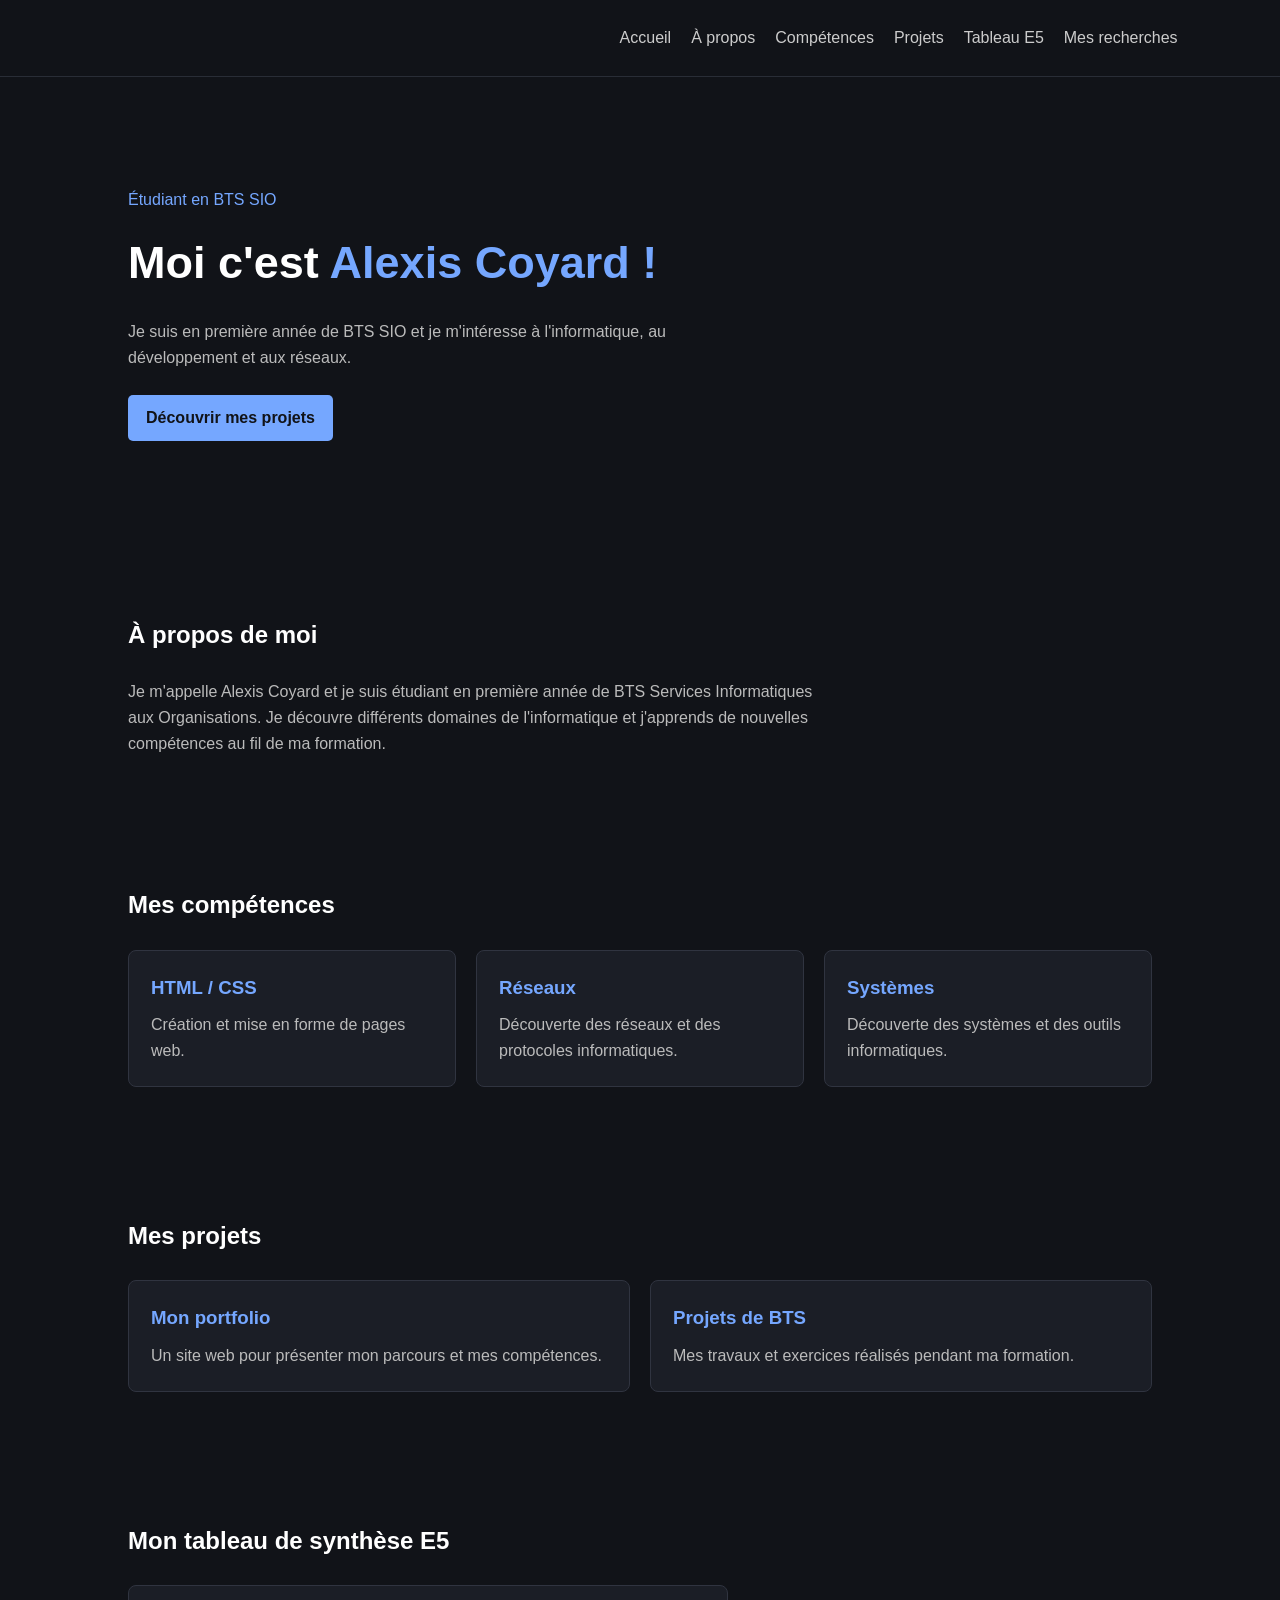
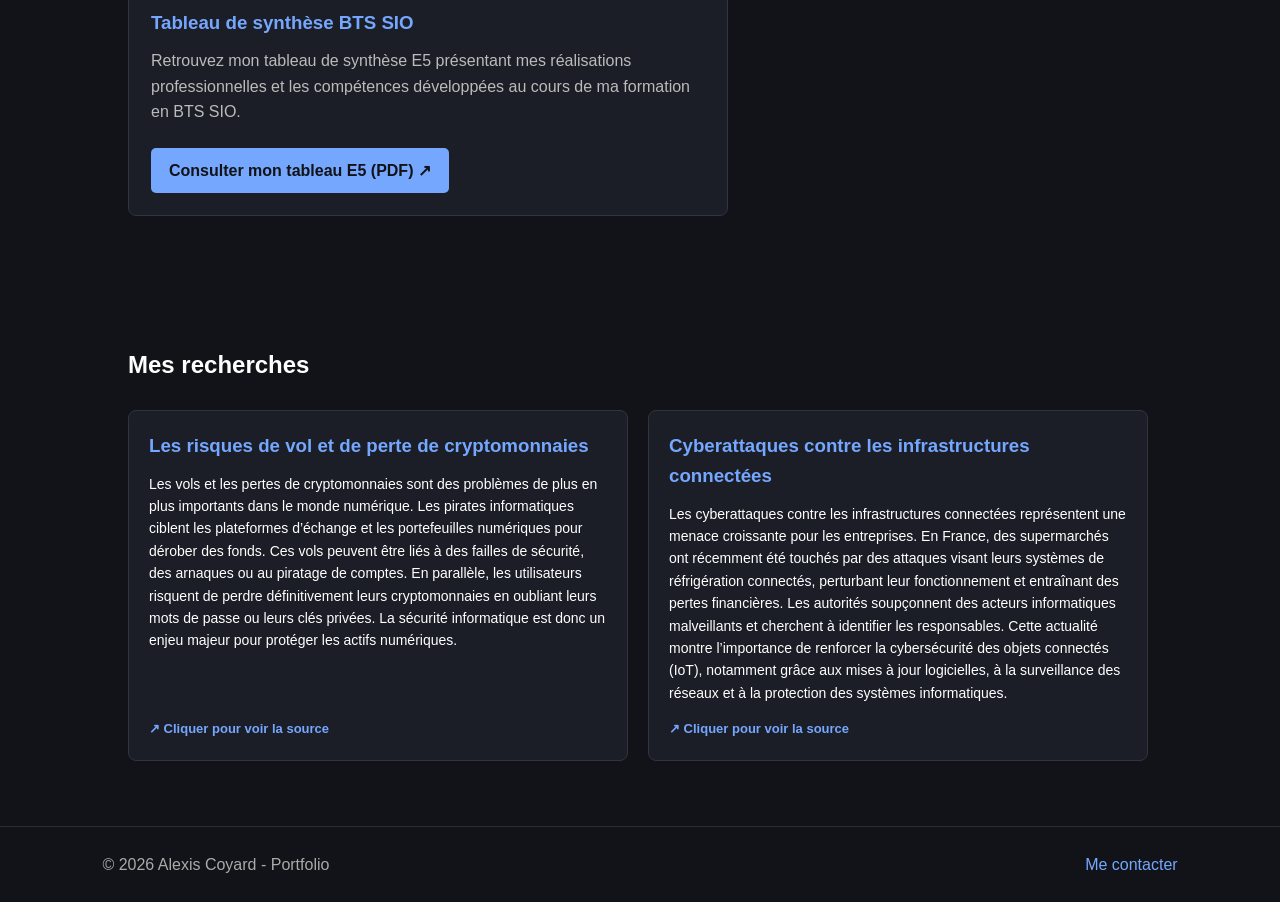
==== commit 45b50a08: "Add files via upload" ====
--- a/index.html
+++ b/index.html
@@ -1,10 +1,8 @@
-
 <!DOCTYPE html>
 <html lang="fr">
 <head>
     <meta charset="UTF-8">
     <meta name="viewport" content="width=device-width, initial-scale=1.0">
-    <meta name="description" content="Portfolio d'Alexis Coyard, étudiant en BTS SIO. Découvrez mes compétences, mes projets et mon tableau de synthèse E5.">
     <title>Alexis Coyard - Portfolio</title>
     <link rel="stylesheet" href="style.css">
 </head>
@@ -21,26 +19,18 @@
         </nav>
     </header>
 
-    <!-- Accueil -->
     <section id="accueil" class="accueil">
         <p class="sous-titre">Étudiant en BTS SIO</p>
-
         <h1>Moi c'est <span>Alexis Coyard !</span></h1>
-
         <p>
             Je suis en première année de BTS SIO et je m'intéresse
             à l'informatique, au développement et aux réseaux.
         </p>
-
-        <a href="#projets" class="bouton">
-            Découvrir mes projets
-        </a>
+        <a href="#projets" class="bouton">Découvrir mes projets</a>
     </section>
 
-    <!-- À propos -->
     <section id="apropos">
         <h2>À propos de moi</h2>
-
         <p>
             Je m'appelle Alexis Coyard et je suis étudiant en première
             année de BTS Services Informatiques aux Organisations.
@@ -49,101 +39,67 @@
         </p>
     </section>
 
-    <!-- Compétences -->
     <section id="competences">
         <h2>Mes compétences</h2>
 
         <div class="cartes">
-
             <div class="carte">
                 <h3>HTML / CSS</h3>
-                <p>
-                    Création et mise en forme de pages web.
-                </p>
+                <p>Création et mise en forme de pages web.</p>
             </div>
 
             <div class="carte">
                 <h3>Réseaux</h3>
-                <p>
-                    Découverte des réseaux et des protocoles informatiques.
-                </p>
+                <p>Découverte des réseaux et des protocoles informatiques.</p>
             </div>
 
             <div class="carte">
                 <h3>Systèmes</h3>
-                <p>
-                    Découverte des systèmes et des outils informatiques.
-                </p>
+                <p>Découverte des systèmes et des outils informatiques.</p>
             </div>
-
         </div>
     </section>
 
-    <!-- Projets -->
     <section id="projets">
         <h2>Mes projets</h2>
 
         <div class="cartes">
-
             <div class="carte">
                 <h3>Mon portfolio</h3>
-                <p>
-                    Un site web pour présenter mon parcours,
-                    mes compétences et mes réalisations.
-                </p>
+                <p>Un site web pour présenter mon parcours et mes compétences.</p>
             </div>
 
             <div class="carte">
                 <h3>Projets de BTS</h3>
-                <p>
-                    Mes travaux et exercices réalisés pendant ma formation.
-                </p>
+                <p>Mes travaux et exercices réalisés pendant ma formation.</p>
             </div>
-
         </div>
     </section>
 
-    <!-- Tableau de synthèse E5 - Session 2026 -->
+    <!-- Tableau de synthèse E5 -->
     <section id="tableau-e5">
         <h2>Mon tableau de synthèse E5</h2>
 
         <div class="cartes">
+            <div class="carte carte-e5">
+                <h3>Tableau de synthèse BTS SIO</h3>
 
-            <div class="carte carte-e5">
-
-                <p class="sous-titre-e5">
-                    BTS Services Informatiques aux Organisations
+                <p>
+                    Retrouvez mon tableau de synthèse E5 présentant
+                    mes réalisations professionnelles et les compétences
+                    développées au cours de ma formation en BTS SIO.
                 </p>
 
-                <h3>Tableau de synthèse des réalisations professionnelles</h3>
-
-                <p>
-                    Retrouvez mon tableau de synthèse E5 pour la session 2026.
-                    Ce document présente les compétences mises en œuvre
-                    et les réalisations professionnelles développées
-                    au cours de ma formation en BTS SIO.
-                </p>
-
-                <p class="infos-e5">
-                    <strong>Étudiant :</strong> Alexis Coyard<br>
-                    <strong>Centre de formation :</strong>
-                    Campus Charles de Foucauld<br>
-                    <strong>Session :</strong> 2026
-                </p>
-
-                <a href="tableau-synthese-e5-2026.pdf"
+                <a href="tableau-synthese-e5.pdf.pdf"
                    target="_blank"
                    rel="noopener noreferrer"
                    class="bouton bouton-pdf">
                     Consulter mon tableau E5 (PDF) ↗
                 </a>
-
             </div>
-
         </div>
     </section>
 
-    <!-- Mes recherches et ma veille -->
     <section id="recherches">
         <h2>Mes recherches</h2>
 
@@ -158,20 +114,17 @@
 
                 <p>
                     Les vols et les pertes de cryptomonnaies sont des problèmes
-                    importants dans le monde numérique. Les pirates informatiques
-                    ciblent les plateformes d'échange et les portefeuilles
-                    numériques pour dérober des fonds. Ces vols peuvent être
-                    liés à des failles de sécurité, des arnaques ou au piratage
-                    de comptes. Les utilisateurs risquent également de perdre
-                    définitivement leurs cryptomonnaies en oubliant leurs mots
-                    de passe ou leurs clés privées. La cybersécurité est donc
-                    essentielle pour protéger les actifs numériques.
+                    de plus en plus importants dans le monde numérique. Les pirates
+                    informatiques ciblent les plateformes d’échange et les portefeuilles
+                    numériques pour dérober des fonds. Ces vols peuvent être liés à des
+                    failles de sécurité, des arnaques ou au piratage de comptes.
+                    En parallèle, les utilisateurs risquent de perdre définitivement
+                    leurs cryptomonnaies en oubliant leurs mots de passe ou leurs clés
+                    privées. La sécurité informatique est donc un enjeu majeur pour
+                    protéger les actifs numériques.
                 </p>
 
-                <p class="source">
-                    ↗ Cliquer pour voir la source
-                </p>
-
+                <p class="source">↗ Cliquer pour voir la source</p>
             </a>
 
             <a href="https://www.01net.com/actualites/cyberattaques-contre-supermarches-france-demasque-coupables.html"
@@ -182,31 +135,27 @@
                 <h3>Cyberattaques contre les infrastructures connectées</h3>
 
                 <p>
-                    Les cyberattaques contre les infrastructures connectées
-                    représentent une menace pour les entreprises. En France,
-                    des supermarchés ont récemment été touchés par des attaques
-                    visant leurs systèmes connectés, perturbant leur
-                    fonctionnement et pouvant entraîner des pertes financières.
-                    Cette actualité souligne l'importance de renforcer la
-                    cybersécurité des objets connectés (IoT), notamment grâce
-                    aux mises à jour logicielles, à la surveillance des réseaux
-                    et à la protection des systèmes informatiques.
+                    Les cyberattaques contre les infrastructures connectées représentent
+                    une menace croissante pour les entreprises. En France, des supermarchés
+                    ont récemment été touchés par des attaques visant leurs systèmes de
+                    réfrigération connectés, perturbant leur fonctionnement et entraînant
+                    des pertes financières. Les autorités soupçonnent des acteurs
+                    informatiques malveillants et cherchent à identifier les responsables.
+                    Cette actualité montre l’importance de renforcer la cybersécurité des
+                    objets connectés (IoT), notamment grâce aux mises à jour logicielles,
+                    à la surveillance des réseaux et à la protection des systèmes informatiques.
                 </p>
 
-                <p class="source">
-                    ↗ Cliquer pour voir la source
-                </p>
-
+                <p class="source">↗ Cliquer pour voir la source</p>
             </a>
 
         </div>
     </section>
 
-    <!-- Pied de page -->
     <footer>
         <p>© 2026 Alexis Coyard - Portfolio</p>
         <a href="contact.html">Me contacter</a>
     </footer>
 
 </body>
-</html>
+</html>
--- a/style.css
+++ b/style.css
@@ -1,23 +1,3 @@
-
-/* ==============================
-   VARIABLES ET RESET
-============================== */
-
-:root {
-    --fond: #111318;
-    --fond-secondaire: #151820;
-    --carte: #1b1e26;
-    --carte-survol: #202530;
-    --bordure: #303440;
-    --bleu: #75a7ff;
-    --bleu-clair: #a4c4ff;
-    --texte: #ffffff;
-    --texte-secondaire: #b6bbc7;
-    --texte-discret: #858c9c;
-    --rayon: 12px;
-    --transition: 0.25s ease;
-}
-
 * {
     margin: 0;
     padding: 0;
@@ -25,1156 +5,250 @@
     scroll-behavior: smooth;
 }
 
-html {
-    scroll-padding-top: 90px;
-}
-
 body {
-    font-family: Arial, Helvetica, sans-serif;
-    background-color: var(--fond);
-    color: var(--texte);
-    line-height: 1.7;
-    overflow-x: hidden;
-}
-
-a {
-    color: inherit;
-}
-
-a:focus-visible {
-    outline: 2px solid var(--bleu);
-    outline-offset: 5px;
-}
-
-::selection {
-    background-color: var(--bleu);
-    color: var(--fond);
-}
-
-/* ==============================
-   NAVIGATION
-============================== */
-
-.header {
-    min-height: 82px;
-    padding: 18px 8%;
+    font-family: Arial, sans-serif;
+    background-color: #111318;
+    color: white;
+    line-height: 1.6;
+}
+
+header {
+    display: flex;
+    justify-content: flex-end;
+    align-items: center;
+    padding: 25px 8%;
+    border-bottom: 1px solid #292d36;
+}
+
+header h2 span,
+h1 span {
+    color: #75a7ff;
+}
+
+nav {
+    display: flex;
+    flex-wrap: wrap;
+    gap: 20px;
+}
+
+nav a {
+    color: #ccc;
+    text-decoration: none;
+}
+
+nav a:hover {
+    color: #75a7ff;
+}
+
+section {
+    padding: 65px 10%;
+}
+
+.accueil {
+    padding-top: 110px;
+    padding-bottom: 110px;
+}
+
+.sous-titre {
+    color: #75a7ff;
+    margin-bottom: 15px;
+}
+
+h1 {
+    font-size: 45px;
+    margin-bottom: 20px;
+}
+
+.accueil p:not(.sous-titre) {
+    color: #bbb;
+    max-width: 550px;
+    margin-bottom: 25px;
+}
+
+.bouton {
+    display: inline-block;
+    background: #75a7ff;
+    color: #111318;
+    padding: 10px 18px;
+    border-radius: 5px;
+    text-decoration: none;
+    font-weight: bold;
+}
+
+.bouton:hover {
+    background-color: #a4c4ff;
+}
+
+h2 {
+    margin-bottom: 25px;
+}
+
+section > p {
+    max-width: 700px;
+    color: #bbb;
+}
+
+.cartes {
+    display: flex;
+    gap: 20px;
+    flex-wrap: wrap;
+}
+
+.carte {
+    background: #1b1e26;
+    border: 1px solid #303440;
+    padding: 22px;
+    border-radius: 8px;
+    flex: 1;
+    min-width: 200px;
+}
+
+.carte h3 {
+    margin-bottom: 10px;
+    color: #75a7ff;
+}
+
+.carte p {
+    color: #bbb;
+}
+
+/* Tableau de synthèse E5 */
+
+.carte-e5 {
+    max-width: 600px;
+    flex: 1 1 100%;
+}
+
+.carte-e5 p {
+    margin-bottom: 5px;
+}
+
+.bouton-pdf {
+    margin-top: 18px;
+    text-align: center;
+    transition: 0.3s;
+}
+
+.bouton-pdf:hover {
+    transform: translateY(-2px);
+}
+
+/* Mes recherches */
+
+.cartes-recherches {
+    display: flex;
+    flex-wrap: wrap;
+    align-items: stretch;
+    gap: 20px;
+}
+
+.recherche {
+    display: flex;
+    flex-direction: column;
+    flex: 1 1 300px;
+    min-width: 0;
+    max-width: 500px;
+    background-color: #1b1e26;
+    border: 1px solid #303440;
+    border-radius: 8px;
+    padding: 20px;
+    text-decoration: none;
+    transition: 0.3s;
+    overflow-wrap: anywhere;
+}
+
+.recherche h3 {
+    color: #75a7ff;
+    font-weight: bold;
+    margin-bottom: 12px;
+}
+
+.recherche p {
+    color: white;
+    font-size: 14px;
+}
+
+/* Lien vers la source */
+
+.recherche .source {
+    color: #75a7ff;
+    font-size: 13px;
+    font-weight: bold;
+    margin-top: auto;
+    padding-top: 15px;
+}
+
+.recherche:hover {
+    border-color: #75a7ff;
+    transform: translateY(-3px);
+}
+
+/* Pied de page */
+
+footer {
+    padding: 25px 8%;
+    border-top: 1px solid #292d36;
     display: flex;
     justify-content: space-between;
     align-items: center;
-    gap: 30px;
-    background-color: rgba(17, 19, 24, 0.94);
-    border-bottom: 1px solid var(--bordure);
-    position: sticky;
-    top: 0;
-    z-index: 100;
-    backdrop-filter: blur(14px);
-}
-
-.logo {
-    font-size: 28px;
-    font-weight: 800;
-    text-decoration: none;
-    letter-spacing: -2px;
-    flex-shrink: 0;
-}
-
-.logo span {
-    color: var(--bleu);
-}
-
-.header nav {
-    display: flex;
-    align-items: center;
-    justify-content: flex-end;
-    flex-wrap: wrap;
-    gap: 24px;
-}
-
-.header nav a {
-    color: var(--texte-secondaire);
-    font-size: 14px;
-    text-decoration: none;
-    transition: color var(--transition);
-}
-
-.header nav a:hover {
-    color: var(--bleu);
-}
-
-/* ==============================
-   ELEMENTS COMMUNS
-============================== */
-
-.section {
-    padding: 100px 10%;
-    scroll-margin-top: 80px;
-}
-
-.section-alternative {
-    background-color: var(--fond-secondaire);
-    border-top: 1px solid rgba(255, 255, 255, 0.025);
-    border-bottom: 1px solid rgba(255, 255, 255, 0.025);
-}
-
-.entete-section {
-    margin-bottom: 40px;
-}
-
-.sous-titre {
-    color: var(--bleu);
-    font-size: 12px;
-    font-weight: 700;
-    letter-spacing: 2px;
-    text-transform: uppercase;
-    margin-bottom: 12px;
-}
-
-.entete-section h2 {
-    font-size: clamp(28px, 4vw, 38px);
-    line-height: 1.25;
-    letter-spacing: -1px;
-    margin-bottom: 15px;
-}
-
-.entete-section h2 span {
-    color: var(--bleu);
-}
-
-.entete-description {
-    max-width: 650px;
-    color: var(--texte-secondaire);
-    font-size: 15px;
-}
-
-.bouton {
-    display: inline-flex;
-    align-items: center;
-    justify-content: center;
-    gap: 12px;
-    padding: 12px 20px;
-    border-radius: 7px;
-    background-color: var(--bleu);
-    color: var(--fond);
-    text-decoration: none;
-    font-weight: 700;
-    font-size: 14px;
-    border: 1px solid transparent;
-    transition:
-        background-color var(--transition),
-        transform var(--transition),
-        box-shadow var(--transition);
-}
-
-.bouton:hover {
-    background-color: var(--bleu-clair);
-    transform: translateY(-2px);
-    box-shadow: 0 8px 25px rgba(117, 167, 255, 0.12);
-}
-
-.lien-secondaire {
-    color: var(--texte-secondaire);
-    text-decoration: none;
-    font-size: 14px;
-    transition: color var(--transition);
-}
-
-.lien-secondaire:hover {
-    color: var(--bleu);
-}
-
-/* ==============================
-   ACCUEIL
-============================== */
-
-.accueil {
-    min-height: 590px;
-    padding: 100px 10%;
-    display: grid;
-    grid-template-columns: 1.1fr 0.9fr;
-    align-items: center;
-    gap: 55px;
-    position: relative;
-    overflow: hidden;
-}
-
-.accueil-contenu {
-    max-width: 650px;
-    position: relative;
-    z-index: 2;
-}
-
-.accueil .sous-titre {
-    display: flex;
-    align-items: center;
-    gap: 10px;
-}
-
-.point {
-    display: inline-block;
-    width: 8px;
-    height: 8px;
-    background-color: var(--bleu);
-    border-radius: 50%;
-    box-shadow: 0 0 12px rgba(117, 167, 255, 0.5);
-}
-
-.accueil h1 {
-    font-size: clamp(36px, 5vw, 58px);
-    line-height: 1.15;
-    letter-spacing: -2px;
-    margin-bottom: 20px;
-}
-
-.accueil h1 span {
-    color: var(--bleu);
-}
-
-.accueil-description {
-    color: #e0e4ec;
-    font-size: 20px;
-    font-weight: 500;
-    line-height: 1.5;
-    margin-bottom: 16px;
-}
-
-.accueil-texte {
-    max-width: 540px;
-    color: var(--texte-secondaire);
-    font-size: 15px;
-    margin-bottom: 28px;
-}
-
-.accueil-actions {
-    display: flex;
-    align-items: center;
-    flex-wrap: wrap;
-    gap: 24px;
-}
-
-/* Décoration de la zone d'accueil */
-
-.accueil-decoration {
-    min-height: 330px;
-    display: flex;
-    align-items: center;
-    justify-content: center;
-    position: relative;
-}
-
-.cercle {
-    position: absolute;
-    border: 1px solid rgba(117, 167, 255, 0.15);
-    border-radius: 50%;
-    pointer-events: none;
-}
-
-.cercle-1 {
-    width: 310px;
-    height: 310px;
-}
-
-.cercle-2 {
-    width: 390px;
-    height: 390px;
-    border-color: rgba(117, 167, 255, 0.07);
-}
-
-.carte-code {
-    position: relative;
-    z-index: 1;
-    width: 100%;
-    max-width: 390px;
-    padding: 22px;
-    border-radius: 12px;
-    background-color: #191d26;
-    border: 1px solid #343b4a;
-    box-shadow: 0 25px 70px rgba(0, 0, 0, 0.3);
-    transform: rotate(-2deg);
-}
-
-.code-indicateur {
-    display: inline-block;
-    width: 9px;
-    height: 9px;
-    margin-right: 4px;
-    border-radius: 50%;
-    background-color: #606979;
-}
-
-.code-indicateur:first-child {
-    background-color: #ff7373;
-}
-
-.code-indicateur:nth-child(2) {
-    background-color: #f3c66d;
-}
-
-.code-indicateur:nth-child(3) {
-    background-color: #79d69b;
-}
-
-.carte-code pre {
-    margin-top: 22px;
-    white-space: pre-wrap;
-    overflow-wrap: anywhere;
-    color: #d8deeb;
-    font-family: Consolas, "Courier New", monospace;
-    font-size: 13px;
-    line-height: 1.9;
-}
-
-.code-comment {
-    color: #8993a8;
-}
-
-.code-purple {
-    color: #c5a4ff;
-}
-
-.code-green {
-    color: #91dbb0;
-}
-
-.code-orange {
-    color: #ffc078;
-}
-
-.decoration-plus {
-    position: absolute;
-    color: var(--bleu);
-    font-size: 30px;
-    font-weight: 300;
-}
-
-.plus-1 {
-    top: 20px;
-    right: 25px;
-}
-
-.plus-2 {
-    bottom: 10px;
-    left: 20px;
-}
-
-/* ==============================
-   A PROPOS
-============================== */
-
-.apropos-contenu {
-    display: grid;
-    grid-template-columns: 1.1fr 0.9fr;
-    gap: 65px;
-    align-items: start;
-}
-
-.apropos-texte p {
-    color: var(--texte-secondaire);
-    font-size: 15px;
-    margin-bottom: 18px;
-}
-
-.apropos-infos {
-    display: flex;
-    flex-direction: column;
-    gap: 18px;
-}
-
-.info-ligne {
-    display: flex;
-    align-items: flex-start;
-    gap: 17px;
-    padding: 20px;
-    background-color: var(--carte);
-    border: 1px solid var(--bordure);
-    border-radius: var(--rayon);
-    transition: border-color var(--transition);
-}
-
-.info-ligne:hover {
-    border-color: rgba(117, 167, 255, 0.55);
-}
-
-.info-icone {
-    display: flex;
-    align-items: center;
-    justify-content: center;
-    min-width: 42px;
-    height: 42px;
-    border-radius: 8px;
-    color: var(--bleu);
-    background-color: rgba(117, 167, 255, 0.1);
-    font-size: 13px;
-    font-weight: 700;
-}
-
-.info-ligne h3 {
-    font-size: 15px;
-    margin-bottom: 3px;
-}
-
-.info-ligne p {
-    color: var(--texte-secondaire);
-    font-size: 13px;
-    overflow-wrap: anywhere;
-}
-
-/* ==============================
-   CARTES ET COMPETENCES
-============================== */
-
-.grille-cartes {
-    display: grid;
-    grid-template-columns: repeat(3, minmax(0, 1fr));
-    gap: 22px;
-}
-
-.carte {
-    min-width: 0;
-    background-color: var(--carte);
-    border: 1px solid var(--bordure);
-    border-radius: var(--rayon);
-    padding: 26px;
-    transition:
-        transform var(--transition),
-        border-color var(--transition),
-        background-color var(--transition);
-}
-
-.carte:hover {
-    transform: translateY(-4px);
-    border-color: rgba(117, 167, 255, 0.55);
-    background-color: var(--carte-survol);
-}
-
-.carte h3 {
-    font-size: 18px;
-    line-height: 1.45;
-    margin-bottom: 12px;
-}
-
-.carte p {
-    color: var(--texte-secondaire);
-    font-size: 14px;
-    overflow-wrap: anywhere;
-}
-
-.carte-icone {
-    display: flex;
-    align-items: center;
-    justify-content: center;
-    width: 52px;
-    height: 52px;
-    margin-bottom: 22px;
-    border-radius: 10px;
-    color: var(--bleu);
-    background-color: rgba(117, 167, 255, 0.1);
-    border: 1px solid rgba(117, 167, 255, 0.12);
-    font-family: Consolas, monospace;
-    font-size: 20px;
-    font-weight: 700;
-}
-
-.etiquette {
-    display: inline-flex;
-    align-items: center;
-    width: fit-content;
-    max-width: 100%;
-    padding: 5px 10px;
-    border-radius: 5px;
-    background-color: rgba(117, 167, 255, 0.09);
-    color: var(--bleu-clair);
-    font-size: 11px;
-    font-weight: 700;
-}
-
-.competence-carte {
-    display: flex;
-    flex-direction: column;
-    align-items: flex-start;
-}
-
-.competence-carte p {
-    margin-bottom: 22px;
-}
-
-.competence-carte .etiquette {
-    margin-top: auto;
-}
-
-/* ==============================
-   PROJETS
-============================== */
-
-.projet-carte {
-    display: flex;
-    flex-direction: column;
-    align-items: flex-start;
-}
-
-.projet-numero {
-    color: var(--texte-discret);
-    font-size: 11px;
-    font-weight: 700;
-    letter-spacing: 1.5px;
-}
-
-.projet-icone {
-    display: flex;
-    align-items: center;
-    justify-content: center;
-    width: 54px;
-    height: 54px;
-    margin: 20px 0;
-    background-color: rgba(117, 167, 255, 0.1);
-    border: 1px solid rgba(117, 167, 255, 0.14);
-    border-radius: 10px;
-    color: var(--bleu);
-    font-size: 23px;
-    font-family: Consolas, monospace;
-}
-
-.projet-carte p {
-    margin-bottom: 20px;
-}
-
-.projet-bas {
-    display: flex;
-    flex-wrap: wrap;
-    gap: 8px;
-    margin-bottom: 22px;
-}
-
-.lien-projet {
-    display: inline-flex;
-    align-items: center;
-    gap: 10px;
-    color: var(--bleu);
-    font-size: 13px;
-    font-weight: 700;
-    text-decoration: none;
-    margin-top: auto;
-    transition: color var(--transition);
-}
-
-.lien-projet span {
-    transition: transform var(--transition);
-}
-
-.lien-projet:hover {
-    color: var(--bleu-clair);
-}
-
-.lien-projet:hover span {
-    transform: translate(3px, -3px);
-}
-
-/* ==============================
-   TABLEAU DE SYNTHESE E5
-============================== */
-
-.e5-conteneur {
-    display: grid;
-    grid-template-columns: minmax(0, 1.5fr) minmax(240px, 0.8fr);
-    align-items: stretch;
-    gap: 24px;
-}
-
-.e5-document {
-    min-width: 0;
-    padding: 30px;
-    background:
-        linear-gradient(
-            145deg,
-            rgba(117, 167, 255, 0.055),
-            transparent 45%
-        ),
-        var(--carte);
-    border: 1px solid #343b4a;
-    border-radius: 14px;
-    box-shadow: 0 15px 45px rgba(0, 0, 0, 0.12);
-}
-
-.e5-document-entete {
-    display: flex;
-    align-items: center;
-    gap: 16px;
-}
-
-.e5-fichier-icone {
-    display: flex;
-    align-items: center;
-    justify-content: center;
-    flex-shrink: 0;
-    width: 58px;
-    height: 58px;
-    border: 1px solid rgba(117, 167, 255, 0.22);
-    border-radius: 11px;
-    color: var(--bleu);
-    background-color: rgba(117, 167, 255, 0.1);
-}
-
-.e5-fichier-icone svg {
-    width: 30px;
-    height: 30px;
-}
-
-.e5-document-titre {
-    flex: 1;
-    min-width: 0;
-}
-
-.e5-label {
-    color: var(--bleu);
-    font-size: 10px;
-    font-weight: 700;
-    letter-spacing: 1.6px;
-}
-
-.e5-document-titre h3 {
-    margin: 4px 0 2px;
-    font-size: 19px;
-    line-height: 1.4;
-    overflow-wrap: anywhere;
-}
-
-.e5-document-titre p {
-    color: var(--texte-secondaire);
-    font-size: 13px;
-}
-
-.e5-badge {
-    align-self: flex-start;
-    padding: 4px 8px;
-    border: 1px solid rgba(117, 167, 255, 0.25);
-    border-radius: 5px;
-    color: var(--bleu-clair);
-    background-color: rgba(117, 167, 255, 0.08);
-    font-size: 10px;
-    font-weight: 700;
-}
-
-.e5-separateur {
-    height: 1px;
-    margin: 25px 0;
-    background-color: var(--bordure);
-}
-
-.e5-informations {
-    display: grid;
-    grid-template-columns: repeat(2, minmax(0, 1fr));
-    gap: 20px 24px;
-}
-
-.e5-information {
-    display: flex;
-    flex-direction: column;
-    align-items: flex-start;
-    gap: 5px;
-    min-width: 0;
-}
-
-.e5-information span {
-    color: var(--texte-discret);
-    font-size: 12px;
-}
-
-.e5-information strong {
-    color: #e8ebf2;
-    font-size: 13px;
-    font-weight: 600;
-    line-height: 1.6;
-    overflow-wrap: anywhere;
-}
-
-.e5-presentation {
-    margin-top: 27px;
-    padding: 20px;
-    border-left: 2px solid var(--bleu);
-    border-radius: 0 7px 7px 0;
-    background-color: rgba(255, 255, 255, 0.025);
-}
-
-.e5-presentation h4 {
-    margin-bottom: 7px;
-    font-size: 14px;
-}
-
-.e5-presentation p {
-    color: var(--texte-secondaire);
-    font-size: 13px;
-    line-height: 1.8;
-}
-
-/* Bouton du PDF */
-
-.bouton-pdf {
-    display: flex;
-    width: 100%;
-    min-height: 52px;
-    margin-top: 25px;
-    padding: 13px 16px;
-    gap: 10px;
-    text-align: center;
-    overflow-wrap: anywhere;
-}
-
-.bouton-pdf svg {
-    width: 21px;
-    height: 21px;
-    flex-shrink: 0;
-}
-
-.bouton-fleche {
-    margin-left: auto;
-    font-size: 17px;
-}
-
-.e5-note {
-    margin-top: 12px;
-    color: var(--texte-discret);
-    font-size: 11px;
-    text-align: center;
-}
-
-/* Encadré à droite du document */
-
-.e5-aside {
-    display: flex;
-    flex-direction: column;
-    align-items: flex-start;
-    padding: 30px;
-    background:
-        radial-gradient(
-            circle at 100% 0,
-            rgba(117, 167, 255, 0.12),
-            transparent 45%
-        ),
-        #181d27;
-    border: 1px solid var(--bordure);
-    border-radius: 14px;
-}
-
-.e5-aside-numero {
-    color: rgba(117, 167, 255, 0.15);
-    font-size: 94px;
-    font-weight: 800;
-    letter-spacing: -7px;
-    line-height: 1.2;
-    margin-bottom: 12px;
-}
-
-.e5-aside .sous-titre {
-    font-size: 10px;
-}
-
-.e5-aside h3 {
-    font-size: 22px;
-    line-height: 1.45;
-    margin-bottom: 16px;
-}
-
-.e5-aside > p:not(.sous-titre) {
-    color: var(--texte-secondaire);
-    font-size: 13px;
-}
-
-.e5-aside-ligne {
-    width: 100%;
-    height: 1px;
-    margin: 25px 0;
-    background-color: var(--bordure);
-}
-
-.e5-aside-detail {
-    display: flex;
-    align-items: flex-start;
-    gap: 10px;
-    margin-bottom: 13px;
-    color: #d5dae4;
-    font-size: 12px;
-}
-
-.e5-aside-point {
-    width: 7px;
-    height: 7px;
-    margin-top: 7px;
-    flex-shrink: 0;
-    background-color: var(--bleu);
-    border-radius: 50%;
-}
-
-/* ==============================
-   VEILLE TECHNOLOGIQUE
-============================== */
-
-.grille-recherches {
-    grid-template-columns: repeat(2, minmax(0, 1fr));
-}
-
-.recherche {
-    display: flex;
-    flex-direction: column;
-    align-items: flex-start;
-    min-height: 100%;
-}
-
-.recherche-haut {
-    display: flex;
-    align-items: center;
-    justify-content: space-between;
-    width: 100%;
-    gap: 12px;
-    margin-bottom: 22px;
-}
-
-.recherche-categorie {
-    padding: 5px 9px;
-    border-radius: 5px;
-    color: var(--bleu-clair);
-    background-color: rgba(117, 167, 255, 0.09);
-    font-size: 10px;
-    font-weight: 700;
-    letter-spacing: 1px;
-}
-
-.recherche-numero {
-    color: var(--texte-discret);
-    font-size: 12px;
-    font-weight: 700;
-}
-
-.recherche-icone {
-    display: flex;
-    align-items: center;
-    justify-content: center;
-    width: 48px;
-    height: 48px;
-    margin-bottom: 20px;
-    border-radius: 9px;
-    background-color: rgba(117, 167, 255, 0.1);
-    color: var(--bleu);
-    font-size: 24px;
-}
-
-.recherche h3 {
-    font-size: 18px;
-    line-height: 1.5;
-    margin-bottom: 14px;
-}
-
-.recherche > p {
-    margin-bottom: 25px;
-    line-height: 1.85;
-}
-
-.lien-source {
-    padding-top: 16px;
-    border-top: 1px solid var(--bordure);
-    width: 100%;
-}
-
-/* ==============================
-   PIED DE PAGE
-============================== */
-
-.footer {
-    display: flex;
-    justify-content: space-between;
-    align-items: center;
-    flex-wrap: wrap;
-    gap: 20px;
-    padding: 28px 10%;
-    border-top: 1px solid var(--bordure);
-    background-color: #0e1014;
-}
-
-.footer p {
-    color: var(--texte-discret);
-    font-size: 12px;
-    text-align: center;
-}
-
-.footer-contact {
-    display: inline-flex;
-    align-items: center;
-    gap: 8px;
-    color: var(--bleu);
-    font-size: 13px;
-    text-decoration: none;
-    transition: color var(--transition);
-}
-
-.footer-contact:hover {
-    color: var(--bleu-clair);
-}
-
-/* ==============================
-   TABLETTES
-============================== */
-
-@media (max-width: 1000px) {
-    .header {
-        padding-left: 5%;
-        padding-right: 5%;
-    }
-
-    .header nav {
-        gap: 15px;
-    }
-
-    .section,
-    .accueil {
-        padding-left: 7%;
-        padding-right: 7%;
-    }
-
-    .accueil {
-        gap: 30px;
-    }
-
-    .accueil-decoration {
-        transform: scale(0.9);
-    }
-
-    .apropos-contenu {
-        gap: 35px;
-    }
-
-    .grille-cartes {
-        grid-template-columns: repeat(2, minmax(0, 1fr));
-    }
-
-    .e5-conteneur {
-        grid-template-columns: minmax(0, 1.3fr) minmax(220px, 0.8fr);
-        gap: 18px;
-    }
-
-    .e5-document,
-    .e5-aside {
-        padding: 23px;
-    }
-}
-
-/* ==============================
-   MOBILES
-============================== */
-
-@media (max-width: 700px) {
-    html {
-        scroll-padding-top: 120px;
-    }
-
-    .header {
-        position: relative;
-        flex-direction: column;
+    gap: 15px;
+    color: #aaa;
+}
+
+footer a {
+    color: #75a7ff;
+    text-decoration: none;
+}
+
+footer a:hover {
+    text-decoration: underline;
+}
+
+/* Téléphones et petits écrans */
+
+@media (max-width: 600px) {
+    header {
+        justify-content: center;
+    }
+
+    nav {
         justify-content: center;
         gap: 12px;
-        padding: 16px 5%;
-    }
-
-    .logo {
-        font-size: 26px;
-    }
-
-    .header nav {
-        justify-content: center;
-        gap: 10px 16px;
-    }
-
-    .header nav a {
-        font-size: 12px;
-    }
-
-    .section {
-        padding: 65px 6%;
+    }
+
+    nav a {
+        font-size: 14px;
+    }
+
+    section {
+        padding: 45px 7%;
     }
 
     .accueil {
-        min-height: auto;
-        grid-template-columns: 1fr;
-        gap: 30px;
-        padding: 75px 6% 65px;
-    }
-
-    .accueil h1 {
-        font-size: clamp(35px, 9vw, 48px);
-        letter-spacing: -1.5px;
-    }
-
-    .accueil-description {
-        font-size: 18px;
-    }
-
-    .accueil-texte {
-        font-size: 14px;
-    }
-
-    .accueil-decoration {
-        min-height: 290px;
-        transform: none;
-    }
-
-    .carte-code {
-        max-width: 350px;
-        padding: 20px;
-    }
-
-    .carte-code pre {
-        font-size: 12px;
-    }
-
-    .cercle-1 {
-        width: 250px;
-        height: 250px;
-    }
-
-    .cercle-2 {
-        width: 310px;
-        height: 310px;
-    }
-
-    .apropos-contenu {
-        grid-template-columns: 1fr;
-        gap: 25px;
-    }
-
-    .grille-cartes,
-    .grille-recherches {
-        grid-template-columns: 1fr;
-        gap: 16px;
-    }
-
-    .carte {
-        padding: 22px;
-    }
-
-    .entete-section {
-        margin-bottom: 28px;
-    }
-
-    .entete-section h2 {
-        font-size: 30px;
-    }
-
-    .e5-conteneur {
-        grid-template-columns: 1fr;
-        gap: 18px;
-    }
-
-    .e5-document,
-    .e5-aside {
-        padding: 22px;
-    }
-
-    .e5-document-entete {
-        flex-wrap: wrap;
-        gap: 12px;
-    }
-
-    .e5-fichier-icone {
-        width: 48px;
-        height: 48px;
-    }
-
-    .e5-fichier-icone svg {
-        width: 25px;
-        height: 25px;
-    }
-
-    .e5-document-titre h3 {
-        font-size: 16px;
-    }
-
-    .e5-badge {
-        margin-left: auto;
-    }
-
-    .e5-informations {
-        grid-template-columns: 1fr;
-        gap: 17px;
-    }
-
-    .e5-presentation {
-        padding: 16px;
-    }
-
-    .e5-aside-numero {
-        font-size: 76px;
-    }
-
-    .e5-aside h3 {
-        font-size: 20px;
-    }
-
-    .footer {
+        padding-top: 75px;
+        padding-bottom: 75px;
+    }
+
+    h1 {
+        font-size: 34px;
+    }
+
+    .cartes-recherches {
         flex-direction: column;
-        justify-content: center;
-        padding: 28px 6%;
-        gap: 12px;
-    }
-
-    .footer p {
-        order: 2;
-    }
-
-    .footer-contact {
-        order: 3;
-    }
-}
-
-/* ==============================
-   PETITS TELEPHONES
-============================== */
-
-@media (max-width: 380px) {
-    .header nav {
-        gap: 9px 12px;
-    }
-
-    .header nav a {
-        font-size: 11px;
-    }
-
-    .accueil-actions {
-        align-items: flex-start;
+    }
+
+    .recherche {
+        max-width: 100%;
+        width: 100%;
+        flex: 1 1 auto;
+    }
+
+    .carte-e5 {
+        max-width: 100%;
+    }
+
+    footer {
         flex-direction: column;
-        gap: 16px;
-    }
-
-    .accueil h1 {
-        font-size: 34px;
-    }
-
-    .carte-code {
-        padding: 15px;
-    }
-
-    .carte-code pre {
-        font-size: 11px;
-    }
-
-    .e5-document,
-    .e5-aside {
-        padding: 17px;
-    }
-
-    .bouton-pdf {
-        font-size: 12px;
-        gap: 7px;
-    }
-}
-
-/* ==============================
-   ACCESSIBILITE
-============================== */
-
-@media (prefers-reduced-motion: reduce) {
-    *,
-    *::before,
-    *::after {
-        scroll-behavior: auto !important;
-        transition-duration: 0.01ms !important;
-        animation-duration: 0.01ms !important;
-        animation-iteration-count: 1 !important;
-    }
-}
+        text-align: center;
+    }
+}
